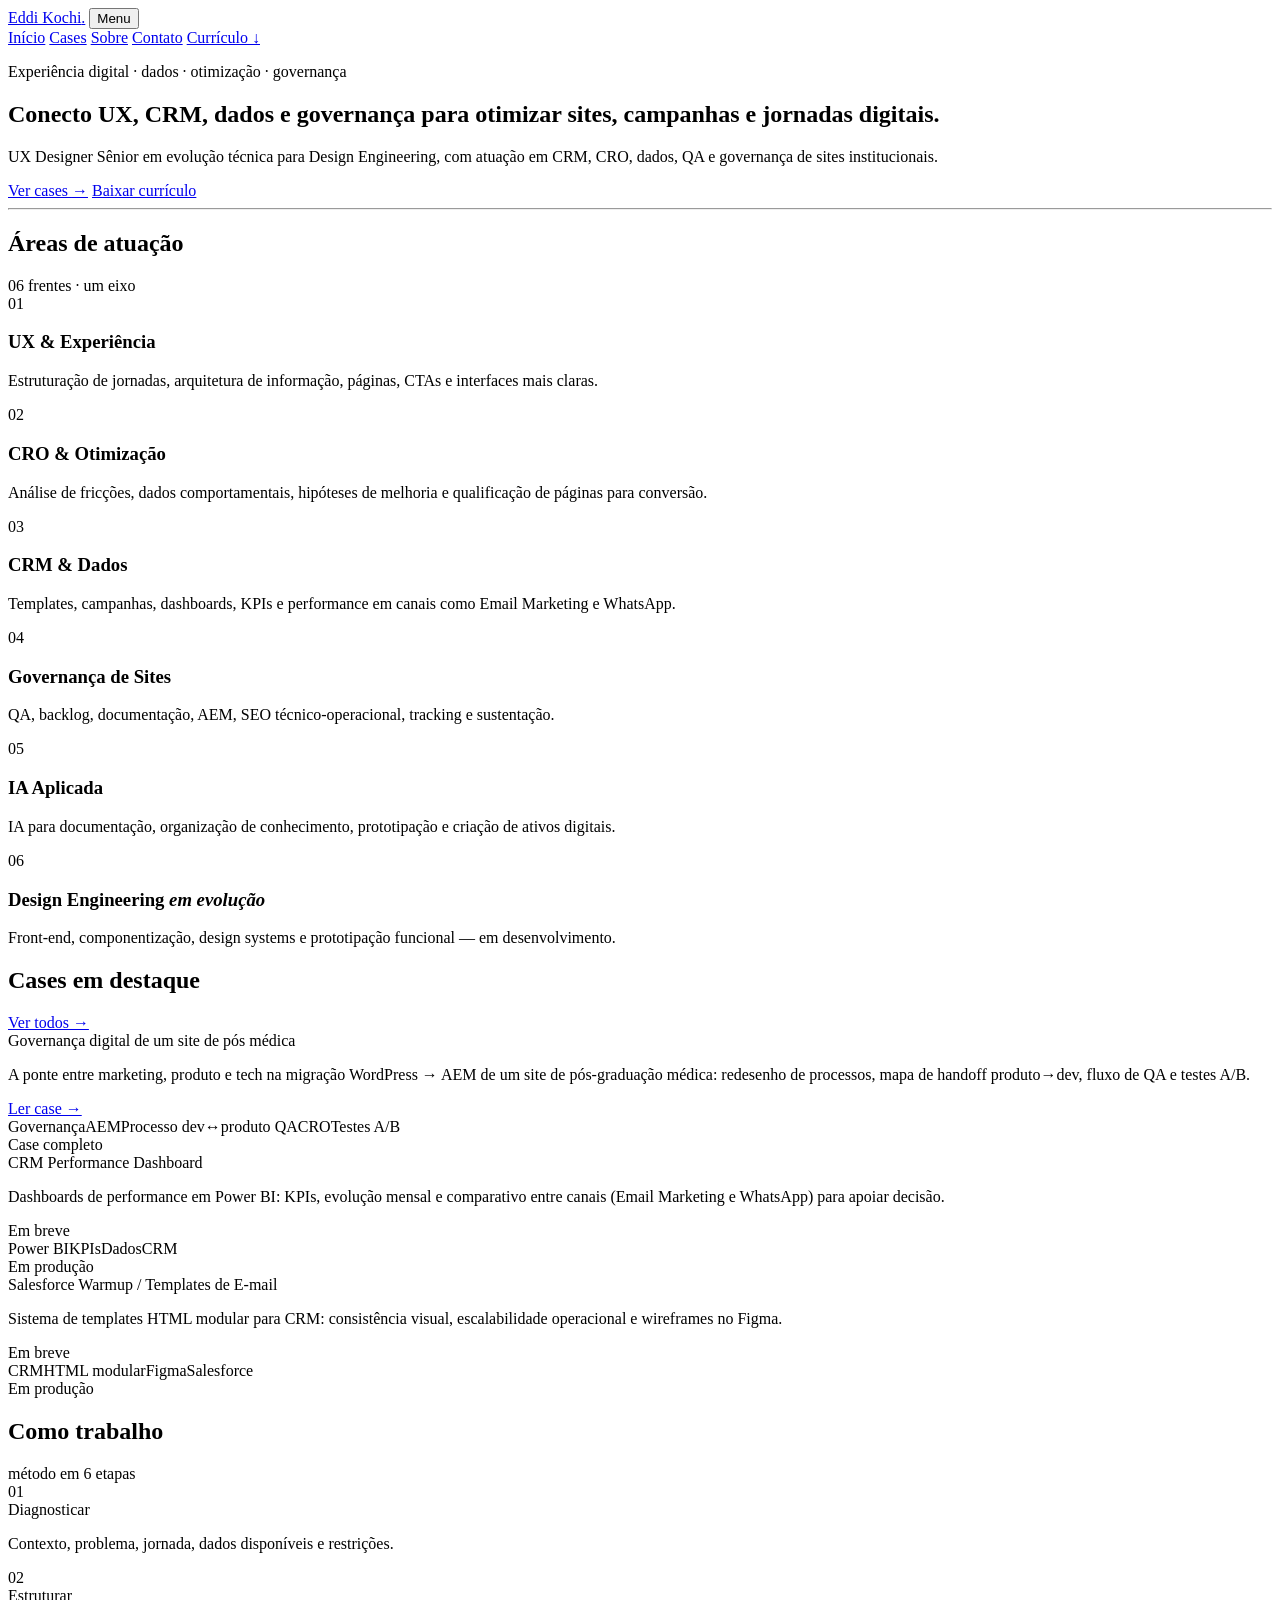
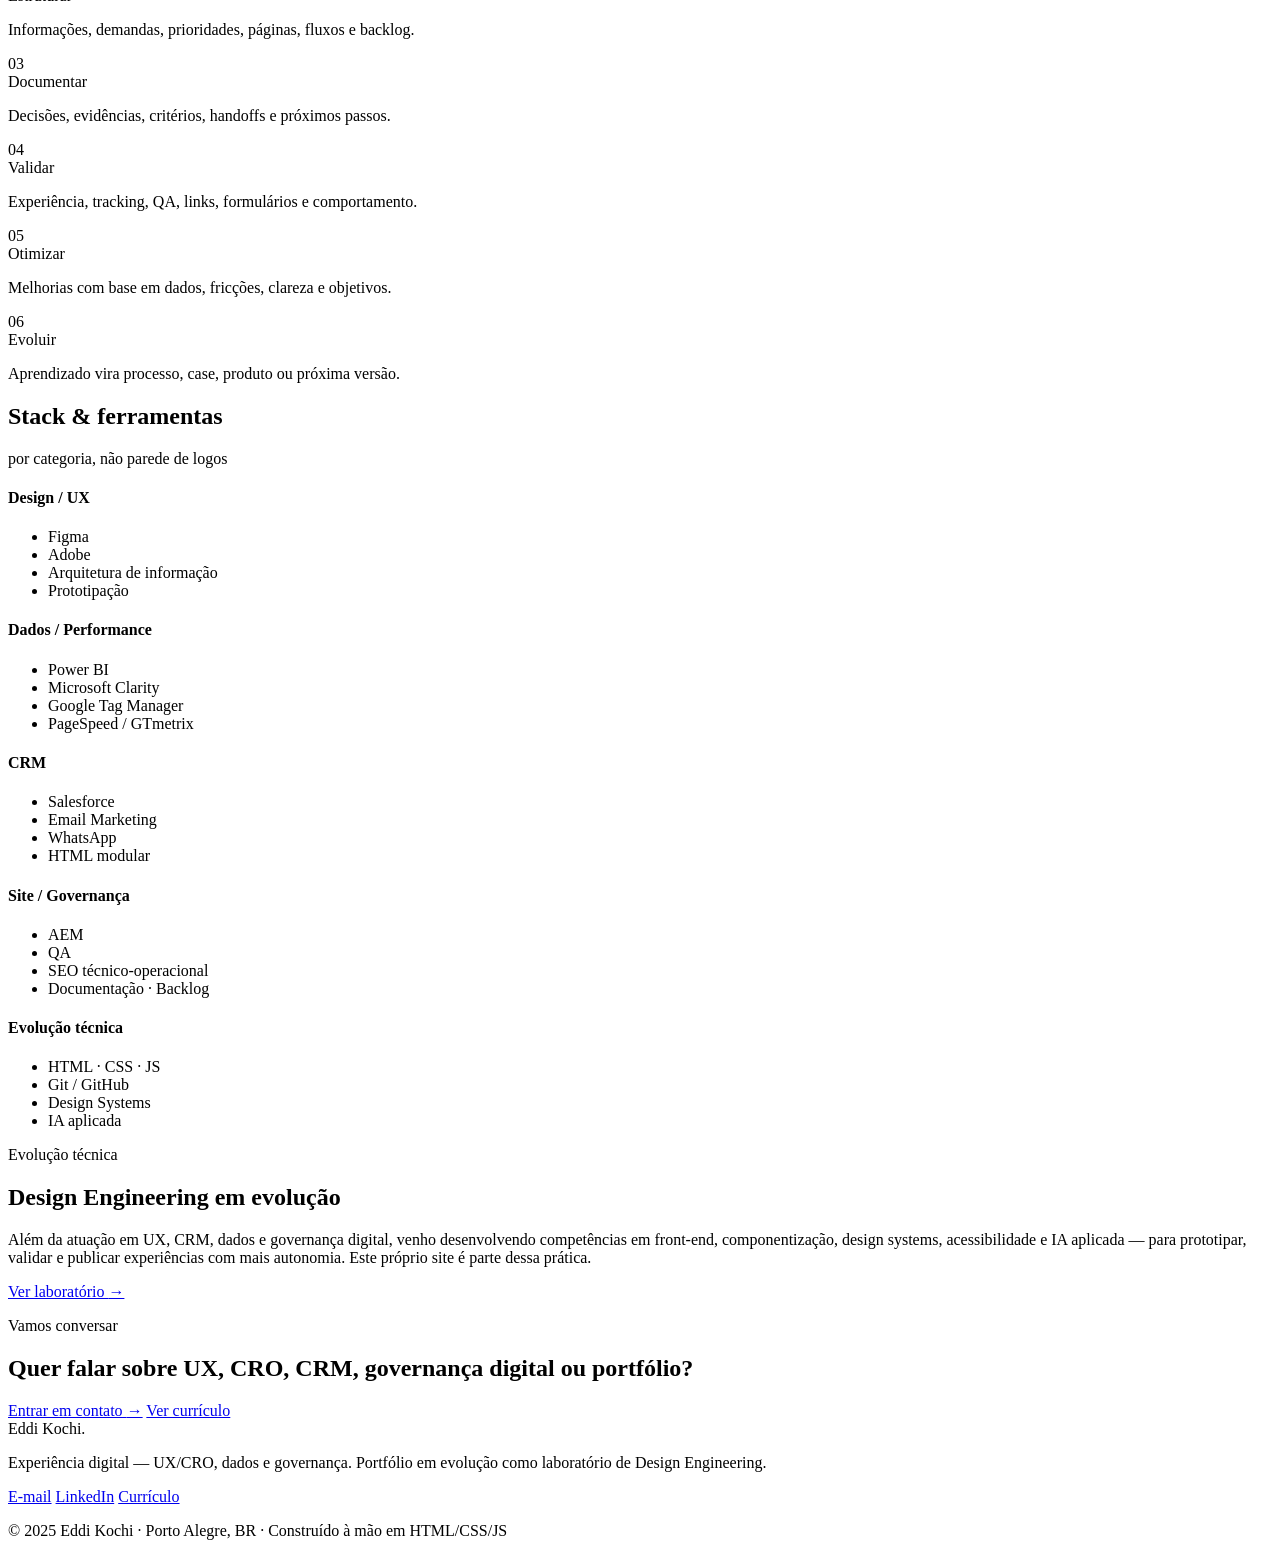
==== index.html @ ea7695d5 "Add files via upload" ====
<!DOCTYPE html>
<html lang="pt-BR">
<head>
<meta charset="UTF-8">
<meta name="viewport" content="width=device-width, initial-scale=1.0">
<title>Eddi Kochi — Experiência Digital · UX, CRO, Dados e Governança</title>
<meta name="description" content="Profissional híbrido de experiência digital. UX/UI, CRO, CRM, dados e governança de sites, em evolução técnica para Design Engineering. Conecto diagnóstico, documentação, validação e otimização.">
<meta property="og:title" content="Eddi Kochi — Experiência Digital">
<meta property="og:description" content="UX, CRO, dados e governança digital para otimizar sites, campanhas e jornadas.">
<meta property="og:type" content="website">
<link rel="preconnect" href="https://fonts.googleapis.com">
<link rel="preconnect" href="https://fonts.gstatic.com" crossorigin>
<link rel="stylesheet" href="assets/style.css">
</head>
<body data-page="home">

<header class="site-header">
  <div class="wrap nav">
    <a href="index.html" class="brand">Eddi&nbsp;Kochi<span>.</span></a>
    <button class="nav-toggle" aria-expanded="false" aria-controls="nav-links">Menu</button>
    <nav class="nav-links" id="nav-links">
      <a href="index.html" aria-current="page">Início</a>
      <a href="cases.html">Cases</a>
      <a href="sobre.html">Sobre</a>
      <a href="contato.html">Contato</a>
      <a href="#" data-track="click_download_resume">Currículo ↓</a>
    </nav>
  </div>
</header>

<main>
  <!-- HERO -->
  <section class="hero">
    <div class="wrap">
      <p class="label label--accent reveal">Experiência digital · dados · otimização · governança</p>
      <h1 class="display reveal">Conecto UX, CRM, dados e governança para otimizar sites, campanhas e jornadas digitais.</h1>
      <p class="lead reveal">UX Designer Sênior em evolução técnica para Design Engineering, com atuação em CRM, CRO, dados, QA e governança de sites institucionais.</p>
      <div class="hero-cta reveal">
        <a href="cases.html" class="btn btn--primary" data-track="click_view_cases">Ver cases <span class="arrow">→</span></a>
        <a href="#" class="btn btn--ghost" data-track="click_download_resume">Baixar currículo</a>
      </div>
    </div>
  </section>

  <hr class="divider">

  <!-- ÁREAS -->
  <section class="section wrap">
    <div class="sec-head">
      <h2>Áreas de atuação</h2>
      <span class="label">06 frentes · um eixo</span>
    </div>
    <div class="areas">
      <div class="area"><span class="num">01</span><h3>UX &amp; Experiência</h3><p>Estruturação de jornadas, arquitetura de informação, páginas, CTAs e interfaces mais claras.</p></div>
      <div class="area"><span class="num">02</span><h3>CRO &amp; Otimização</h3><p>Análise de fricções, dados comportamentais, hipóteses de melhoria e qualificação de páginas para conversão.</p></div>
      <div class="area"><span class="num">03</span><h3>CRM &amp; Dados</h3><p>Templates, campanhas, dashboards, KPIs e performance em canais como Email Marketing e WhatsApp.</p></div>
      <div class="area"><span class="num">04</span><h3>Governança de Sites</h3><p>QA, backlog, documentação, AEM, SEO técnico-operacional, tracking e sustentação.</p></div>
      <div class="area"><span class="num">05</span><h3>IA Aplicada</h3><p>IA para documentação, organização de conhecimento, prototipação e criação de ativos digitais.</p></div>
      <div class="area"><span class="num">06</span><h3>Design Engineering <em>em evolução</em></h3><p>Front-end, componentização, design systems e prototipação funcional — em desenvolvimento.</p></div>
    </div>
  </section>

  <!-- CASES EM DESTAQUE -->
  <section class="section--tight wrap">
    <div class="sec-head">
      <h2>Cases em destaque</h2>
      <a href="cases.html" class="label label--accent" data-track="click_view_cases">Ver todos →</a>
    </div>
    <div class="cases">

      <article class="case-card">
        <div>
          <div class="ttl">Governança digital de um site de pós médica</div>
          <p>A ponte entre marketing, produto e tech na migração WordPress → AEM de um site de pós-graduação médica: redesenho de processos, mapa de handoff produto→dev, fluxo de QA e testes A/B.</p>
        </div>
        <a class="go" href="case-ibcmed.html">Ler case →</a>
        <div class="meta">
          <div class="tags">
            <span class="tag">Governança</span><span class="tag">AEM</span><span class="tag">Processo dev↔produto</span>
            <span class="tag">QA</span><span class="tag">CRO</span><span class="tag">Testes A/B</span>
          </div>
          <span class="status status--live">Case completo</span>
        </div>
      </article>

      <article class="case-card case-card--soon">
        <div>
          <div class="ttl">CRM Performance Dashboard</div>
          <p>Dashboards de performance em Power BI: KPIs, evolução mensal e comparativo entre canais (Email Marketing e WhatsApp) para apoiar decisão.</p>
        </div>
        <span class="go">Em breve</span>
        <div class="meta">
          <div class="tags">
            <span class="tag">Power BI</span><span class="tag">KPIs</span><span class="tag">Dados</span><span class="tag">CRM</span>
          </div>
          <span class="status">Em produção</span>
        </div>
      </article>

      <article class="case-card case-card--soon">
        <div>
          <div class="ttl">Salesforce Warmup / Templates de E-mail</div>
          <p>Sistema de templates HTML modular para CRM: consistência visual, escalabilidade operacional e wireframes no Figma.</p>
        </div>
        <span class="go">Em breve</span>
        <div class="meta">
          <div class="tags">
            <span class="tag">CRM</span><span class="tag">HTML modular</span><span class="tag">Figma</span><span class="tag">Salesforce</span>
          </div>
          <span class="status">Em produção</span>
        </div>
      </article>

    </div>
  </section>

  <!-- MÉTODO -->
  <section class="section wrap">
    <div class="sec-head">
      <h2>Como trabalho</h2>
      <span class="label">método em 6 etapas</span>
    </div>
    <div class="method">
      <div class="step"><span class="n">01</span><div class="name">Diagnosticar</div><p>Contexto, problema, jornada, dados disponíveis e restrições.</p></div>
      <div class="step"><span class="n">02</span><div class="name">Estruturar</div><p>Informações, demandas, prioridades, páginas, fluxos e backlog.</p></div>
      <div class="step"><span class="n">03</span><div class="name">Documentar</div><p>Decisões, evidências, critérios, handoffs e próximos passos.</p></div>
      <div class="step"><span class="n">04</span><div class="name">Validar</div><p>Experiência, tracking, QA, links, formulários e comportamento.</p></div>
      <div class="step"><span class="n">05</span><div class="name">Otimizar</div><p>Melhorias com base em dados, fricções, clareza e objetivos.</p></div>
      <div class="step"><span class="n">06</span><div class="name">Evoluir</div><p>Aprendizado vira processo, case, produto ou próxima versão.</p></div>
    </div>
  </section>

  <!-- STACK -->
  <section class="section--tight wrap">
    <div class="sec-head">
      <h2>Stack &amp; ferramentas</h2>
      <span class="label">por categoria, não parede de logos</span>
    </div>
    <div class="stack">
      <div class="stack-col"><h4>Design / UX</h4><ul><li>Figma</li><li>Adobe</li><li>Arquitetura de informação</li><li>Prototipação</li></ul></div>
      <div class="stack-col"><h4>Dados / Performance</h4><ul><li>Power BI</li><li>Microsoft Clarity</li><li>Google Tag Manager</li><li>PageSpeed / GTmetrix</li></ul></div>
      <div class="stack-col"><h4>CRM</h4><ul><li>Salesforce</li><li>Email Marketing</li><li>WhatsApp</li><li>HTML modular</li></ul></div>
      <div class="stack-col"><h4>Site / Governança</h4><ul><li>AEM</li><li>QA</li><li>SEO técnico-operacional</li><li>Documentação · Backlog</li></ul></div>
      <div class="stack-col"><h4>Evolução técnica</h4><ul><li>HTML · CSS · JS</li><li>Git / GitHub</li><li>Design Systems</li><li>IA aplicada</li></ul></div>
    </div>
  </section>

  <!-- EVOLUÇÃO TÉCNICA -->
  <section class="section wrap">
    <div class="callout">
      <p class="label">Evolução técnica</p>
      <h2>Design Engineering em evolução</h2>
      <p>Além da atuação em UX, CRM, dados e governança digital, venho desenvolvendo competências em front-end, componentização, design systems, acessibilidade e IA aplicada — para prototipar, validar e publicar experiências com mais autonomia. Este próprio site é parte dessa prática.</p>
      <a href="cases.html" class="btn btn--ghost">Ver laboratório <span class="arrow">→</span></a>
    </div>
  </section>

  <!-- CTA FINAL -->
  <section class="section--tight wrap cta-final">
    <p class="label label--accent">Vamos conversar</p>
    <h2>Quer falar sobre UX, CRO, CRM, governança digital ou portfólio?</h2>
    <div class="hero-cta">
      <a href="contato.html" class="btn btn--primary" data-track="click_contact">Entrar em contato <span class="arrow">→</span></a>
      <a href="#" class="btn btn--ghost" data-track="click_download_resume">Ver currículo</a>
    </div>
  </section>
</main>

<footer class="site-footer">
  <div class="wrap footer-grid">
    <div>
      <div class="brand">Eddi&nbsp;Kochi<span>.</span></div>
      <p>Experiência digital — UX/CRO, dados e governança. Portfólio em evolução como laboratório de Design Engineering.</p>
    </div>
    <div class="footer-links">
      <a href="mailto:eddimaicon@gmail.com" data-track="click_email">E-mail</a>
      <a href="https://www.linkedin.com/in/edi-maicon-kochi-427625347/" data-track="click_linkedin">LinkedIn</a>
      <a href="#" data-track="click_download_resume">Currículo</a>
    </div>
  </div>
  <div class="wrap"><p class="copyright">© 2025 Eddi Kochi · Porto Alegre, BR · Construído à mão em HTML/CSS/JS</p></div>
</footer>

<script src="assets/main.js"></script>
</body>
</html>
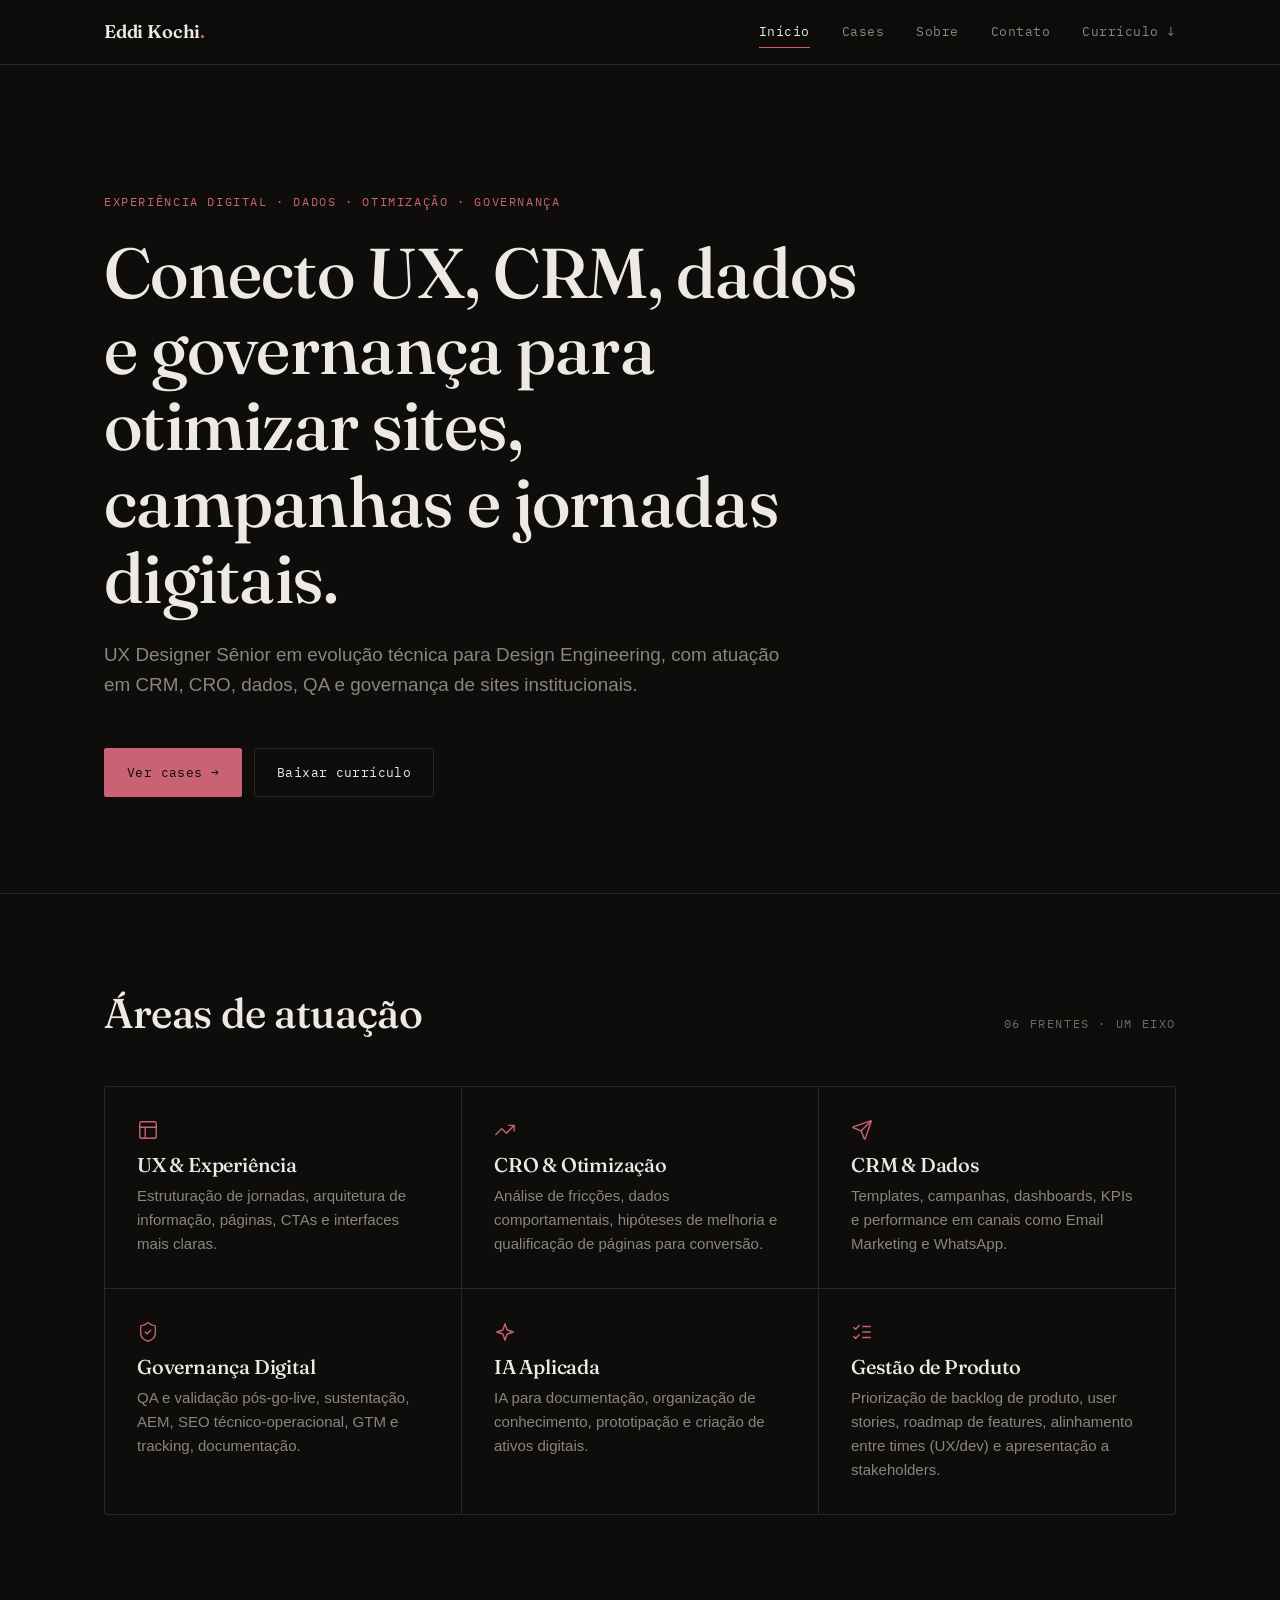
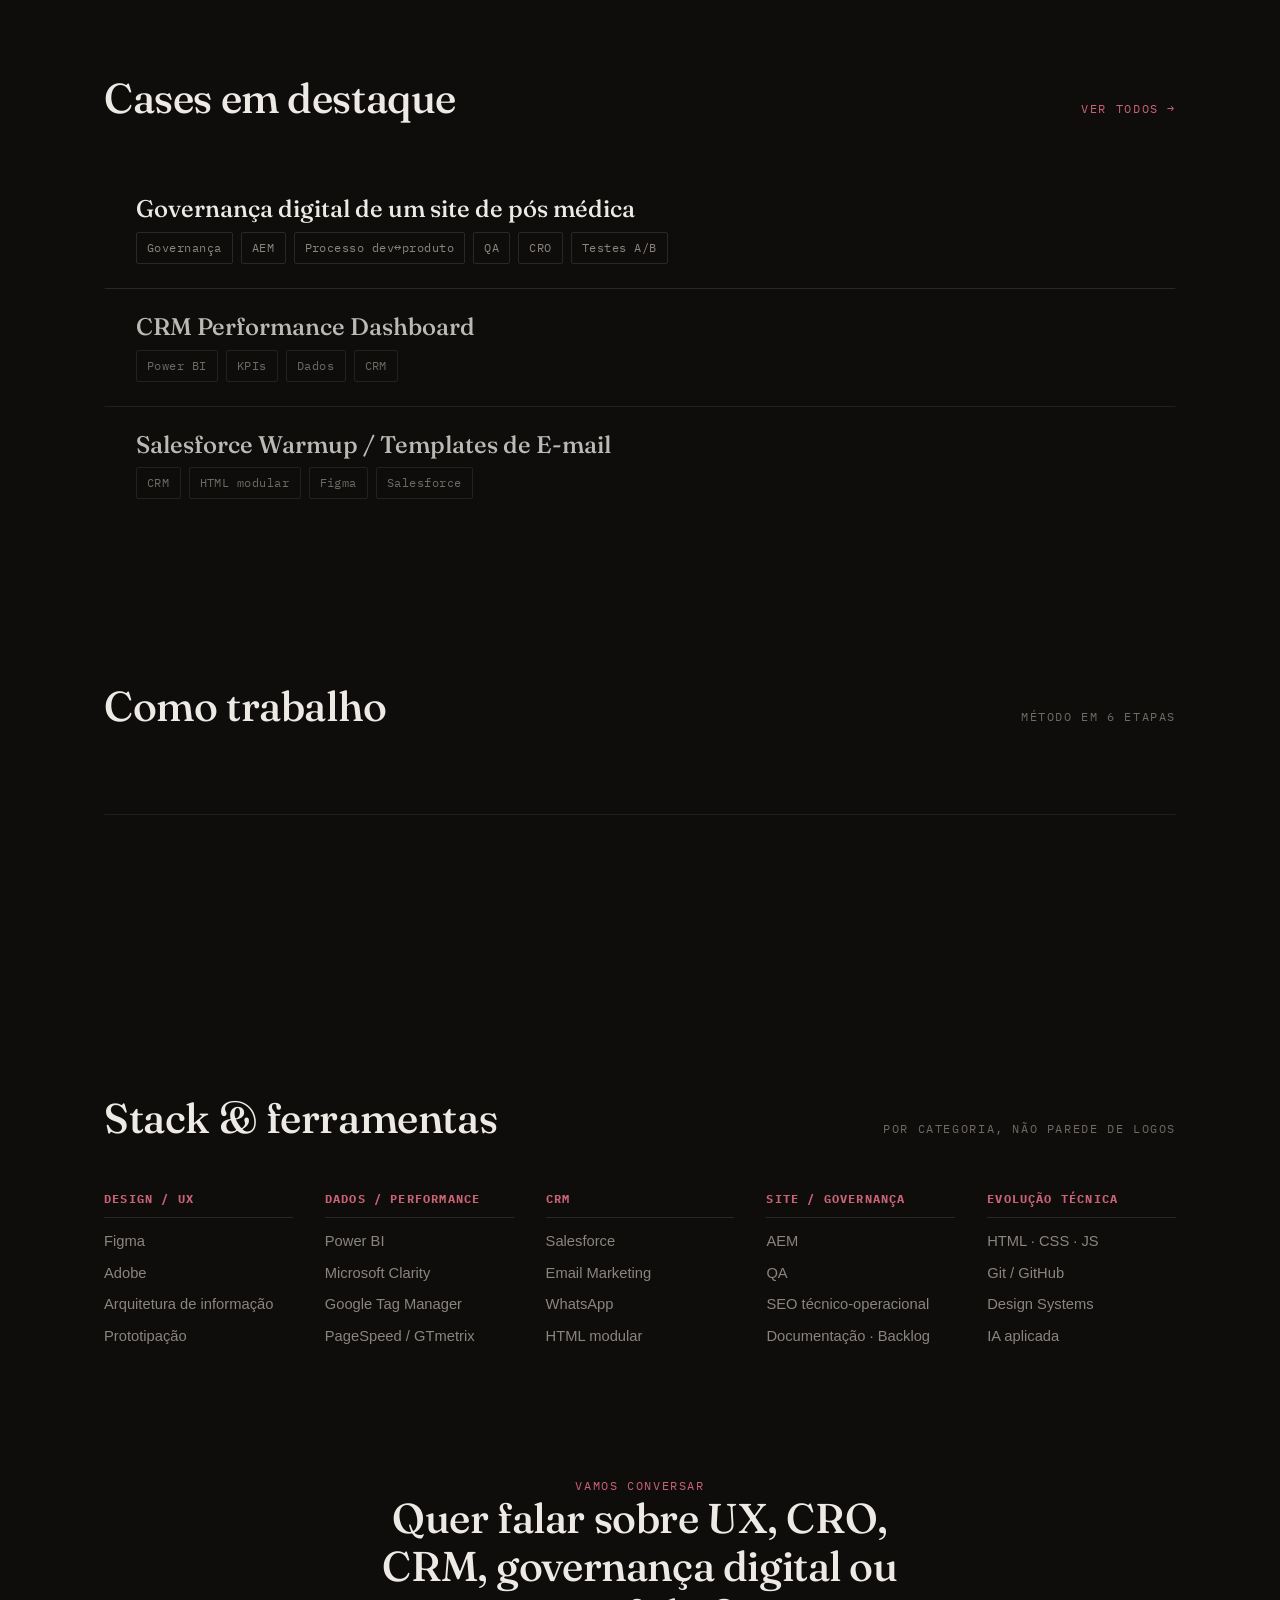
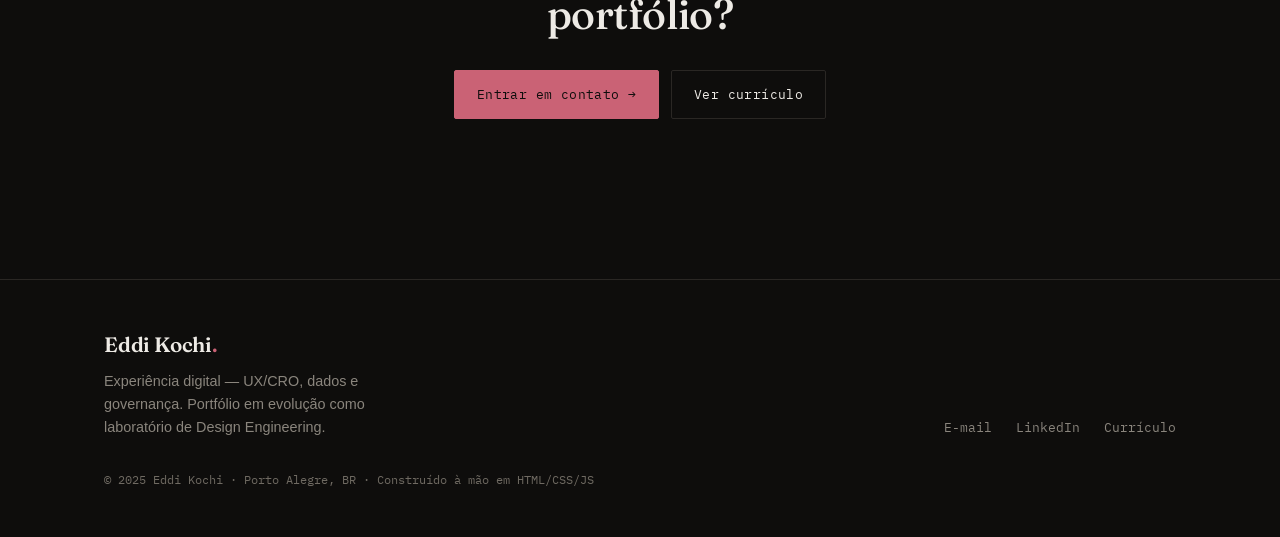
==== commit a0ad0132: "ajustes de grade  linha do tempo" ====
--- a/index.html
+++ b/index.html
@@ -23,7 +23,7 @@
       <a href="cases.html">Cases</a>
       <a href="sobre.html">Sobre</a>
       <a href="contato.html">Contato</a>
-      <a href="#" data-track="click_download_resume">Currículo ↓</a>
+      <a href="curriculo.pdf" target="_blank" data-track="click_download_resume">Currículo ↓</a>
     </nav>
   </div>
 </header>
@@ -37,7 +37,7 @@
       <p class="lead reveal">UX Designer Sênior em evolução técnica para Design Engineering, com atuação em CRM, CRO, dados, QA e governança de sites institucionais.</p>
       <div class="hero-cta reveal">
         <a href="cases.html" class="btn btn--primary" data-track="click_view_cases">Ver cases <span class="arrow">→</span></a>
-        <a href="#" class="btn btn--ghost" data-track="click_download_resume">Baixar currículo</a>
+        <a href="curriculo.pdf" target="_blank" class="btn btn--ghost" data-track="click_download_resume">Baixar currículo</a>
       </div>
     </div>
   </section>
@@ -51,12 +51,30 @@
       <span class="label">06 frentes · um eixo</span>
     </div>
     <div class="areas">
-      <div class="area"><span class="num">01</span><h3>UX &amp; Experiência</h3><p>Estruturação de jornadas, arquitetura de informação, páginas, CTAs e interfaces mais claras.</p></div>
-      <div class="area"><span class="num">02</span><h3>CRO &amp; Otimização</h3><p>Análise de fricções, dados comportamentais, hipóteses de melhoria e qualificação de páginas para conversão.</p></div>
-      <div class="area"><span class="num">03</span><h3>CRM &amp; Dados</h3><p>Templates, campanhas, dashboards, KPIs e performance em canais como Email Marketing e WhatsApp.</p></div>
-      <div class="area"><span class="num">04</span><h3>Governança de Sites</h3><p>QA, backlog, documentação, AEM, SEO técnico-operacional, tracking e sustentação.</p></div>
-      <div class="area"><span class="num">05</span><h3>IA Aplicada</h3><p>IA para documentação, organização de conhecimento, prototipação e criação de ativos digitais.</p></div>
-      <div class="area"><span class="num">06</span><h3>Design Engineering <em>em evolução</em></h3><p>Front-end, componentização, design systems e prototipação funcional — em desenvolvimento.</p></div>
+      <div class="area">
+        <span class="area-ico" aria-hidden="true"><svg viewBox="0 0 24 24" fill="none" stroke="currentColor" stroke-width="1.5" stroke-linecap="round" stroke-linejoin="round"><rect width="18" height="18" x="3" y="3" rx="2"/><path d="M3 9h18"/><path d="M9 21V9"/></svg></span>
+        <h3>UX &amp; Experiência</h3><p>Estruturação de jornadas, arquitetura de informação, páginas, CTAs e interfaces mais claras.</p>
+      </div>
+      <div class="area">
+        <span class="area-ico" aria-hidden="true"><svg viewBox="0 0 24 24" fill="none" stroke="currentColor" stroke-width="1.5" stroke-linecap="round" stroke-linejoin="round"><path d="M16 7h6v6"/><path d="m22 7-8.5 8.5-5-5L2 17"/></svg></span>
+        <h3>CRO &amp; Otimização</h3><p>Análise de fricções, dados comportamentais, hipóteses de melhoria e qualificação de páginas para conversão.</p>
+      </div>
+      <div class="area">
+        <span class="area-ico" aria-hidden="true"><svg viewBox="0 0 24 24" fill="none" stroke="currentColor" stroke-width="1.5" stroke-linecap="round" stroke-linejoin="round"><path d="M14.536 21.686a.5.5 0 0 0 .937-.024l6.5-19a.496.496 0 0 0-.635-.635l-19 6.5a.5.5 0 0 0-.024.937l7.93 3.18a2 2 0 0 1 1.112 1.11z"/><path d="m21.854 2.147-10.94 10.939"/></svg></span>
+        <h3>CRM &amp; Dados</h3><p>Templates, campanhas, dashboards, KPIs e performance em canais como Email Marketing e WhatsApp.</p>
+      </div>
+      <div class="area">
+        <span class="area-ico" aria-hidden="true"><svg viewBox="0 0 24 24" fill="none" stroke="currentColor" stroke-width="1.5" stroke-linecap="round" stroke-linejoin="round"><path d="M20 13c0 5-3.5 7.5-7.66 8.95a1 1 0 0 1-.67-.01C7.5 20.5 4 18 4 13V6a1 1 0 0 1 1-1c2 0 4.5-1.2 6.24-2.72a1.17 1.17 0 0 1 1.52 0C14.51 3.81 17 5 19 5a1 1 0 0 1 1 1z"/><path d="m9 12 2 2 4-4"/></svg></span>
+        <h3>Governança Digital</h3><p>QA e validação pós-go-live, sustentação, AEM, SEO técnico-operacional, GTM e tracking, documentação.</p>
+      </div>
+      <div class="area">
+        <span class="area-ico" aria-hidden="true"><svg viewBox="0 0 24 24" fill="none" stroke="currentColor" stroke-width="1.5" stroke-linecap="round" stroke-linejoin="round"><path d="M12 3l1.9 5.8a2 2 0 0 0 1.3 1.3L21 12l-5.8 1.9a2 2 0 0 0-1.3 1.3L12 21l-1.9-5.8a2 2 0 0 0-1.3-1.3L3 12l5.8-1.9a2 2 0 0 0 1.3-1.3z"/></svg></span>
+        <h3>IA Aplicada</h3><p>IA para documentação, organização de conhecimento, prototipação e criação de ativos digitais.</p>
+      </div>
+      <div class="area">
+        <span class="area-ico" aria-hidden="true"><svg viewBox="0 0 24 24" fill="none" stroke="currentColor" stroke-width="1.5" stroke-linecap="round" stroke-linejoin="round"><path d="m3 17 2 2 4-4"/><path d="m3 7 2 2 4-4"/><path d="M13 6h8"/><path d="M13 12h8"/><path d="M13 18h8"/></svg></span>
+        <h3>Gestão de Produto</h3><p>Priorização de backlog de produto, user stories, roadmap de features, alinhamento entre times (UX/dev) e apresentação a stakeholders.</p>
+      </div>
     </div>
   </section>
 
@@ -69,45 +87,76 @@
     <div class="cases">
 
       <article class="case-card">
-        <div>
+        <a class="case-card__link" href="case-ibcmed.html" aria-label="Ler case: Governança digital de um site de pós médica"></a>
+        <div class="case-card__head">
           <div class="ttl">Governança digital de um site de pós médica</div>
-          <p>A ponte entre marketing, produto e tech na migração WordPress → AEM de um site de pós-graduação médica: redesenho de processos, mapa de handoff produto→dev, fluxo de QA e testes A/B.</p>
-        </div>
-        <a class="go" href="case-ibcmed.html">Ler case →</a>
-        <div class="meta">
           <div class="tags">
             <span class="tag">Governança</span><span class="tag">AEM</span><span class="tag">Processo dev↔produto</span>
             <span class="tag">QA</span><span class="tag">CRO</span><span class="tag">Testes A/B</span>
           </div>
-          <span class="status status--live">Case completo</span>
+        </div>
+        <div class="case-card__reveal">
+          <div class="case-card__reveal-inner">
+            <p class="case-card__desc">A ponte entre marketing, produto e tech na migração WordPress → AEM de um site de pós-graduação médica: redesenho de processos, mapa de handoff produto→dev, fluxo de QA e testes A/B.</p>
+            <div class="case-card__foot">
+              <span class="go">Ler case →</span>
+            </div>
+          </div>
+        </div>
+        <div class="case-cover" aria-hidden="true">
+          <div class="case-cover__plate">
+            <span class="case-cover__kicker">Governança Digital</span>
+            <span class="case-cover__name">Governança digital de um site de pós médica</span>
+          </div>
+          <!-- Estado com mídia: <img class="case-cover__img" src="..." alt=""> ou <video class="case-cover__video" autoplay muted loop playsinline></video> -->
         </div>
       </article>
 
       <article class="case-card case-card--soon">
-        <div>
+        <div class="case-card__head">
           <div class="ttl">CRM Performance Dashboard</div>
-          <p>Dashboards de performance em Power BI: KPIs, evolução mensal e comparativo entre canais (Email Marketing e WhatsApp) para apoiar decisão.</p>
-        </div>
-        <span class="go">Em breve</span>
-        <div class="meta">
           <div class="tags">
             <span class="tag">Power BI</span><span class="tag">KPIs</span><span class="tag">Dados</span><span class="tag">CRM</span>
           </div>
-          <span class="status">Em produção</span>
+        </div>
+        <div class="case-card__reveal">
+          <div class="case-card__reveal-inner">
+            <p class="case-card__desc">Dashboards de performance em Power BI: KPIs, evolução mensal e comparativo entre canais (Email Marketing e WhatsApp) para apoiar decisão.</p>
+            <div class="case-card__foot">
+              <span class="go">Em breve</span>
+            </div>
+          </div>
+        </div>
+        <div class="case-cover" aria-hidden="true">
+          <div class="case-cover__plate">
+            <span class="case-cover__kicker">CRM &amp; Dados</span>
+            <span class="case-cover__name">CRM Performance Dashboard</span>
+          </div>
+          <!-- Estado com mídia: <img class="case-cover__img" src="..." alt=""> ou <video class="case-cover__video" autoplay muted loop playsinline></video> -->
         </div>
       </article>
 
       <article class="case-card case-card--soon">
-        <div>
+        <div class="case-card__head">
           <div class="ttl">Salesforce Warmup / Templates de E-mail</div>
-          <p>Sistema de templates HTML modular para CRM: consistência visual, escalabilidade operacional e wireframes no Figma.</p>
-        </div>
-        <span class="go">Em breve</span>
-        <div class="meta">
           <div class="tags">
             <span class="tag">CRM</span><span class="tag">HTML modular</span><span class="tag">Figma</span><span class="tag">Salesforce</span>
           </div>
-          <span class="status">Em produção</span>
+        </div>
+        <div class="case-card__reveal">
+          <div class="case-card__reveal-inner">
+            <p class="case-card__desc">Sistema de templates HTML modular para CRM: consistência visual, escalabilidade operacional e wireframes no Figma.</p>
+            <div class="case-card__foot">
+              <span class="go">Em breve</span>
+            </div>
+          </div>
+        </div>
+        <div class="case-cover" aria-hidden="true">
+          <div class="case-cover__plate">
+            <span class="case-cover__kicker">CRM</span>
+            <span class="case-cover__name">Salesforce Warmup / Templates de E-mail</span>
+          </div>
+          <!-- Estado com mídia: <img class="case-cover__img" src="..." alt=""> ou <video class="case-cover__video" autoplay muted loop playsinline></video> -->
         </div>
       </article>
 
@@ -145,23 +194,13 @@
     </div>
   </section>
 
-  <!-- EVOLUÇÃO TÉCNICA -->
-  <section class="section wrap">
-    <div class="callout">
-      <p class="label">Evolução técnica</p>
-      <h2>Design Engineering em evolução</h2>
-      <p>Além da atuação em UX, CRM, dados e governança digital, venho desenvolvendo competências em front-end, componentização, design systems, acessibilidade e IA aplicada — para prototipar, validar e publicar experiências com mais autonomia. Este próprio site é parte dessa prática.</p>
-      <a href="cases.html" class="btn btn--ghost">Ver laboratório <span class="arrow">→</span></a>
-    </div>
-  </section>
-
   <!-- CTA FINAL -->
   <section class="section--tight wrap cta-final">
     <p class="label label--accent">Vamos conversar</p>
     <h2>Quer falar sobre UX, CRO, CRM, governança digital ou portfólio?</h2>
     <div class="hero-cta">
       <a href="contato.html" class="btn btn--primary" data-track="click_contact">Entrar em contato <span class="arrow">→</span></a>
-      <a href="#" class="btn btn--ghost" data-track="click_download_resume">Ver currículo</a>
+      <a href="curriculo.pdf" target="_blank" class="btn btn--ghost" data-track="click_download_resume">Ver currículo</a>
     </div>
   </section>
 </main>
@@ -175,7 +214,7 @@
     <div class="footer-links">
       <a href="mailto:eddimaicon@gmail.com" data-track="click_email">E-mail</a>
       <a href="https://www.linkedin.com/in/edi-maicon-kochi-427625347/" data-track="click_linkedin">LinkedIn</a>
-      <a href="#" data-track="click_download_resume">Currículo</a>
+      <a href="curriculo.pdf" target="_blank" data-track="click_download_resume">Currículo</a>
     </div>
   </div>
   <div class="wrap"><p class="copyright">© 2025 Eddi Kochi · Porto Alegre, BR · Construído à mão em HTML/CSS/JS</p></div>
--- a/assets/style.css
+++ b/assets/style.css
@@ -0,0 +1,607 @@
+/* =========================================================
+   Eddi Kochi — Portfólio MVP
+   Mini design system · editorial-técnico
+   Estética: minimalista, hierarquia forte, traços finos,
+   serif de display + mono para sinais técnicos.
+   ========================================================= */
+
+/* Fontes via Google Fonts (@import deve vir antes de qualquer regra).
+   Fraunces nos títulos · IBM Plex Mono nos detalhes/kicker/tags. */
+@import url('https://fonts.googleapis.com/css2?family=Fraunces:opsz,wght@9..144,400;9..144,500;9..144,600&family=IBM+Plex+Mono:wght@400;500&display=swap');
+
+/* ---------- Tokens ---------- */
+:root {
+  /* Cor — dark, sóbrio, um acento carmim/caper */
+  --bg:        #0E0D0C;   /* quase-preto quente */
+  --bg-soft:   #161412;
+  --surface:   #1A1816;   /* superfícies/cards, um tom acima */
+  --ink:       #EDEAE5;   /* off-white quente — nunca branco puro */
+  --ink-soft:  #8A857D;   /* texto secundário, cinza quente */
+  --ink-faint: #6F6A62;
+  --line:      #2A2724;   /* traços finos */
+  --line-soft: #211E1B;
+  --accent:    #CA6275;   /* carmim/caper — vermelho-rosado profundo, acento único · AA ~5.1:1 como texto */
+  --accent-deep:#D5798A;  /* variante clara do carmim — texto do marcador .ph */
+
+  /* Tipografia */
+  --serif: "Fraunces", Georgia, "Times New Roman", serif;   /* fonte de título */
+  --sans:  "Söhne", -apple-system, BlinkMacSystemFont, "Segoe UI", Helvetica, sans-serif;
+  --mono:  "IBM Plex Mono", "SFMono-Regular", Menlo, Consolas, monospace;
+
+  /* Escala de espaçamento (4px base) */
+  --s-1: 4px;  --s-2: 8px;  --s-3: 12px; --s-4: 16px;
+  --s-5: 24px; --s-6: 32px; --s-7: 48px; --s-8: 64px;
+  --s-9: 96px; --s-10: 128px;
+
+  /* Layout */
+  --maxw: 1120px;
+  --maxw-text: 680px;
+  --radius: 2px;
+
+  /* Motion — sistema simples, coeso em todo o site */
+  --ease: cubic-bezier(0.22, 1, 0.36, 1);  /* ease-out pronunciado, desacelera macio no fim */
+  --dur-fast: 180ms;                        /* hovers, micro-interações */
+  --dur-med: 650ms;                         /* expansões, reveals */
+}
+
+/* ---------- Reset ---------- */
+*, *::before, *::after { box-sizing: border-box; }
+* { margin: 0; padding: 0; }
+html { scroll-behavior: smooth; -webkit-text-size-adjust: 100%; }
+body {
+  background: var(--bg);
+  color: var(--ink);
+  font-family: var(--sans);
+  font-size: 17px;
+  line-height: 1.6;
+  -webkit-font-smoothing: antialiased;
+  text-rendering: optimizeLegibility;
+}
+img { max-width: 100%; display: block; }
+a { color: inherit; text-decoration: none; }
+
+/* ---------- Layout helpers ---------- */
+.wrap { max-width: var(--maxw); margin-inline: auto; padding-inline: var(--s-5); }
+.section { padding-block: var(--s-9); }
+.section--tight { padding-block: var(--s-8); }
+.divider { height: 1px; background: var(--line); border: 0; }
+
+/* ---------- Tipografia ---------- */
+.display {
+  font-family: var(--serif);
+  font-weight: 500;
+  line-height: 1.08;
+  letter-spacing: -0.01em;
+  font-size: clamp(2.4rem, 6vw, 4.4rem);
+}
+h1, h2, h3 { font-family: var(--serif); font-weight: 500; line-height: 1.15; letter-spacing: -0.01em; }
+h2 { font-size: clamp(1.7rem, 3.5vw, 2.6rem); }
+h3 { font-size: clamp(1.25rem, 2.2vw, 1.6rem); }
+p { color: var(--ink-soft); }
+.lead { font-size: 1.18rem; color: var(--ink-soft); max-width: var(--maxw-text); }
+
+.label {
+  font-family: var(--mono);
+  font-size: 0.72rem;
+  letter-spacing: 0.14em;
+  text-transform: uppercase;
+  color: var(--ink-faint);
+}
+.label--accent { color: var(--accent); }
+
+/* ---------- Header / nav ---------- */
+.site-header {
+  position: sticky; top: 0; z-index: 50;
+  background: color-mix(in srgb, var(--bg) 88%, transparent);
+  backdrop-filter: blur(8px);
+  border-bottom: 1px solid var(--line);
+}
+.nav { display: flex; align-items: center; justify-content: space-between; height: 64px; }
+.brand { font-family: var(--serif); font-size: 1.15rem; font-weight: 600; letter-spacing: -0.01em; }
+.brand span { color: var(--accent); }
+.nav-links { display: flex; gap: var(--s-6); align-items: center; }
+.nav-links a {
+  font-family: var(--mono); font-size: 0.8rem; letter-spacing: 0.04em;
+  color: var(--ink-soft); position: relative; padding-block: 4px;
+  transition: color var(--dur-fast) var(--ease);
+}
+.nav-links a:hover, .nav-links a[aria-current="page"] { color: var(--ink); }
+.nav-links a[aria-current="page"]::after {
+  content: ""; position: absolute; left: 0; right: 0; bottom: -2px;
+  height: 1px; background: var(--accent);
+}
+.nav-toggle { display: none; background: none; border: 1px solid var(--line);
+  border-radius: var(--radius); padding: 8px 10px; cursor: pointer; font-family: var(--mono); font-size: 0.75rem; }
+
+/* ---------- Buttons ---------- */
+.btn {
+  display: inline-flex; align-items: center; gap: var(--s-2);
+  font-family: var(--mono); font-size: 0.82rem; letter-spacing: 0.03em;
+  padding: 13px 22px; border-radius: var(--radius); cursor: pointer;
+  border: 1px solid var(--ink); transition: all var(--dur-fast) var(--ease);
+}
+.btn--primary { background: var(--accent); color: var(--bg); border-color: var(--accent); }
+.btn--primary:hover { background: var(--ink); color: var(--bg); border-color: var(--ink); }
+.btn--ghost { background: transparent; color: var(--ink); border-color: var(--line); }
+.btn--ghost:hover { border-color: var(--ink); }
+.btn .arrow { transition: transform var(--dur-fast) var(--ease); }
+.btn:hover .arrow { transform: translateX(3px); }
+
+/* ---------- Hero ---------- */
+.hero { padding-block: clamp(var(--s-8), 12vw, var(--s-10)) var(--s-9); }
+.hero .label { margin-bottom: var(--s-5); }
+.hero h1 { max-width: 17ch; margin-bottom: var(--s-5); }
+.hero .lead { margin-bottom: var(--s-7); }
+.hero-cta { display: flex; gap: var(--s-3); flex-wrap: wrap; }
+
+/* staggered reveal on load */
+.reveal { opacity: 0; transform: translateY(14px); animation: rise 0.7s var(--ease) forwards; }
+.reveal:nth-child(1){animation-delay:.05s} .reveal:nth-child(2){animation-delay:.15s}
+.reveal:nth-child(3){animation-delay:.25s} .reveal:nth-child(4){animation-delay:.35s}
+@keyframes rise { to { opacity: 1; transform: none; } }
+@media (prefers-reduced-motion: reduce){ .reveal{animation:none;opacity:1;transform:none} }
+
+/* ---------- Section head ---------- */
+.sec-head { display: flex; align-items: baseline; justify-content: space-between;
+  gap: var(--s-5); margin-bottom: var(--s-7); flex-wrap: wrap; }
+.sec-head .label { white-space: nowrap; }
+
+/* ---------- Áreas (grid) ---------- */
+.areas { display: grid; grid-template-columns: repeat(3, 1fr); gap: 1px; background: var(--line);
+  border: 1px solid var(--line); border-radius: var(--radius); overflow: hidden; }
+.area { background: var(--bg); padding: var(--s-6); transition: background 0.25s var(--ease); }
+.area:hover { background: var(--surface); }
+.area-ico { display: block; color: var(--accent); line-height: 0; }
+.area-ico svg { width: 22px; height: 22px; }
+.area h3 { margin: var(--s-3) 0 var(--s-2); font-size: 1.25rem; }
+.area p { font-size: 0.94rem; }
+
+/* ---------- Cases — lista contínua expansível ---------- */
+.cases { display: grid; gap: 0; }
+
+.case-card {
+  position: relative;
+  border-bottom: 1px solid var(--line);     /* divisória contínua entre os itens */
+  border-radius: var(--radius);
+  padding: var(--s-5) var(--s-6);
+  display: grid;
+  grid-template-columns: 1fr 0fr;           /* descanso: slot recolhido (lista limpa) */
+  grid-template-areas:
+    "head   cover"
+    "reveal cover";
+  column-gap: 0;
+  transition: grid-template-columns var(--dur-med) var(--ease),
+              column-gap var(--dur-med) var(--ease),
+              background var(--dur-med) var(--ease);
+}
+.case-card:last-child { border-bottom: 0; }
+.case-card--soon { opacity: 0.78; }
+
+/* hover/foco: abre o slot lateralmente (2 colunas) e destaca o item aberto */
+.case-card:hover, .case-card:focus-within {
+  background: var(--surface);
+  border-bottom-color: transparent;
+  grid-template-columns: 1fr 0.46fr;
+  column-gap: var(--s-6);
+}
+
+/* link cobre o item inteiro — só nos cases com destino (clique em qualquer lugar) */
+.case-card__link { position: absolute; inset: 0; z-index: 3; border-radius: inherit; }
+
+/* stroke prata / glass sutil no item aberto (sem cobre) — anel com fade-in */
+.case-card::after {
+  content: ""; position: absolute; inset: 0; border-radius: inherit;
+  padding: 1px;
+  background: linear-gradient(140deg,
+    color-mix(in srgb, var(--ink) 34%, transparent) 0%,
+    color-mix(in srgb, var(--ink) 9%, transparent) 48%,
+    transparent 100%);
+  -webkit-mask: linear-gradient(#000 0 0) content-box, linear-gradient(#000 0 0);
+          mask: linear-gradient(#000 0 0) content-box, linear-gradient(#000 0 0);
+  -webkit-mask-composite: xor; mask-composite: exclude;
+  opacity: 0; transition: opacity var(--dur-fast) var(--ease);
+  pointer-events: none; z-index: 4;
+}
+.case-card:hover::after, .case-card:focus-within::after { opacity: 1; }
+
+/* cabeçalho sempre visível: título + tags (compacto) */
+.case-card__head { grid-area: head; align-self: start; }
+.case-card .ttl { font-family: var(--serif); font-size: 1.5rem; font-weight: 500; line-height: 1.2; }
+.case-card__head .tags { margin-top: var(--s-2); }
+
+/* coluna esquerda revelável (resumo + CTA) — anima a altura 0fr→1fr */
+.case-card__reveal {
+  grid-area: reveal;
+  display: grid; grid-template-rows: 0fr;
+  transition: grid-template-rows var(--dur-med) var(--ease);
+}
+.case-card:hover .case-card__reveal,
+.case-card:focus-within .case-card__reveal { grid-template-rows: 1fr; }
+.case-card__reveal-inner {
+  min-height: 0; overflow: hidden;
+  opacity: 0; transition: opacity var(--dur-med) var(--ease);
+}
+.case-card:hover .case-card__reveal-inner,
+.case-card:focus-within .case-card__reveal-inner { opacity: 1; }
+.case-card__reveal-inner > * { margin-top: var(--s-4); }
+.case-card__desc { font-size: 0.98rem; max-width: 60ch; color: var(--ink-soft); }
+
+.case-card__foot { display: flex; flex-wrap: wrap; gap: var(--s-4);
+  align-items: center; }
+.case-card .go { font-family: var(--mono); font-size: 0.84rem; color: var(--accent); white-space: nowrap;
+  transition: transform var(--dur-fast) var(--ease); }
+.case-card:hover .go, .case-card:focus-within .go { transform: translateX(4px); }
+
+/* ---------- Slot de mídia / fallback à direita (revelado lateralmente) ---------- */
+.case-cover {
+  grid-area: cover;
+  align-self: stretch;
+  position: relative; overflow: hidden;
+  border-radius: var(--radius);
+  background:
+    radial-gradient(130% 130% at 100% 0%, color-mix(in srgb, var(--ink) 7%, transparent), transparent 60%),
+    var(--bg);
+}
+/* fallback tipográfico — nome + contexto */
+.case-cover__plate {
+  position: absolute; inset: 0;
+  display: flex; flex-direction: column; justify-content: flex-end; gap: var(--s-2);
+  padding: var(--s-5);
+}
+.case-cover__kicker {
+  font-family: var(--mono); font-size: 0.66rem; letter-spacing: 0.14em; text-transform: uppercase;
+  color: var(--ink-faint);
+}
+.case-cover__name {
+  font-family: var(--serif); font-weight: 500; line-height: 1.12;
+  font-size: clamp(1.15rem, 2vw, 1.55rem);
+  color: var(--ink);          /* off-white quente, nunca branco puro */
+}
+
+/* o conteúdo do slot entra LATERALMENTE (esquerda → direita), não de baixo */
+.case-cover__plate, .case-cover__img, .case-cover__video {
+  opacity: 0; transform: translateX(-14px);
+  transition: opacity var(--dur-med) var(--ease), transform var(--dur-med) var(--ease);
+}
+.case-card:hover .case-cover__plate, .case-card:focus-within .case-cover__plate,
+.case-card:hover .case-cover__img, .case-card:focus-within .case-cover__img,
+.case-card:hover .case-cover__video, .case-card:focus-within .case-cover__video {
+  opacity: 1; transform: none;
+}
+/* Estado COM mídia (futuro): adicione <img class="case-cover__img"> ou
+   <video class="case-cover__video" autoplay muted loop playsinline> no slot. */
+.case-cover__img, .case-cover__video {
+  position: absolute; inset: 0; width: 100%; height: 100%; object-fit: cover;
+}
+.case-cover:has(.case-cover__img) .case-cover__plate,
+.case-cover:has(.case-cover__video) .case-cover__plate { display: none; }
+
+/* ---------- Mobile / touch: lista clicável com título + tags; sem expansão ---------- */
+@media (hover: none) {
+  .case-card, .case-card:hover, .case-card:focus-within {
+    grid-template-columns: 1fr 0fr; column-gap: 0;
+    background: none; border-bottom-color: var(--line);
+  }
+  .case-card:last-child { border-bottom: 0; }
+  .case-card::after { opacity: 0; }
+  .case-card__reveal, .case-cover { display: none; }
+}
+
+.tags { display: flex; flex-wrap: wrap; gap: var(--s-2); }
+.tag { font-family: var(--mono); font-size: 0.7rem; letter-spacing: 0.04em; color: var(--ink-soft);
+  border: 1px solid var(--line); border-radius: var(--radius); padding: 4px 9px; }
+/* na lista de cases as tags sobem um degrau (hierarquia preservada) */
+.case-card .tag { font-size: 0.78rem; padding: 5px 10px; }
+.status { font-family: var(--mono); font-size: 0.7rem; letter-spacing: 0.08em; text-transform: uppercase;
+  color: var(--ink-faint); }
+.status--live { color: var(--accent); }
+
+/* ---------- Método (timeline iterativa) ---------- */
+.method {
+  position: relative;
+  display: flex;
+  gap: var(--s-5);
+}
+/* trilho base + preenchimento cobre que se "desenha" da esquerda p/ direita */
+.method::before,
+.method::after {
+  content: "";
+  position: absolute;
+  top: 35px; left: 0; right: 0;   /* passa pelo centro do dot (entre número e título) */
+  height: 1px;                     /* traço delicado, fino */
+  border-radius: 1px;
+}
+/* a linha termina limpa no ponto 06: a última etapa tem fundo sólido e fica
+   acima da linha (z-index), cobrindo qualquer sobra após o último nó */
+.method .step:last-child { background: var(--bg); }
+.method::before { background: color-mix(in srgb, var(--line) 70%, transparent); z-index: 0; }   /* trilho cinza (vazio) — fio fino */
+.method::after {                                           /* preenchimento carmim = barra de progresso */
+  background: color-mix(in srgb, var(--accent) 82%, transparent);
+  z-index: 0;
+  transform: scaleX(0);
+  transform-origin: left center;
+}
+/* a barra avança em sincronia com a onda dos dots: enche 1→6, segura cheia, reseta junto */
+.method.is-visible::after { animation: line-fill 6s linear 1.8s infinite; }
+@keyframes line-fill {
+  0%, 6%    { transform: scaleX(0); }   /* vazia até a onda começar */
+  61%       { transform: scaleX(1); }   /* enche acompanhando os dots 1→6 */
+  85%       { transform: scaleX(1); }   /* barra completa (respiro) */
+  88%, 100% { transform: scaleX(0); }   /* reset junto com os dots */
+}
+
+.step {
+  position: relative;
+  z-index: 1;                 /* etapa + nó acima da linha */
+  flex: 1 1 0;
+  padding-top: 0;             /* empilha: número (topo) · dot (meio) · título (baixo) */
+  opacity: 0;
+  transform: translateY(10px);
+  transition: opacity .55s var(--ease), transform .55s var(--ease);
+}
+.method.is-visible .step { opacity: 1; transform: none; }
+
+/* dot = esfera dupla. ::before é o estado INATIVO (cinza), sempre visível:
+   miolo cinza mais claro + halo cinza-escuro translúcido (profundidade) */
+.step::before {
+  content: "";
+  position: absolute;
+  top: 36px; left: 5px;
+  transform: translate(-50%, -50%);   /* centrado exatamente sobre a linha */
+  width: 7px; height: 7px;
+  border-radius: 50%;
+  background: var(--ink-soft);        /* miolo cinza mais claro */
+  box-shadow: 0 0 8px 3px color-mix(in srgb, var(--ink-faint) 35%, transparent);   /* halo cinza translúcido (maior) */
+  z-index: 2;
+}
+
+/* ::after é o estado ATIVO (carmim): miolo carmim sólido sobre o cinza.
+   Surge quando a onda chega (opacity) e o halo carmim vem do box-shadow (keyframes). */
+.step::after {
+  content: "";
+  position: absolute;
+  top: 36px; left: 5px;
+  transform: translate(-50%, -50%);   /* concêntrico ao miolo cinza */
+  width: 7px; height: 7px;
+  border-radius: 50%;
+  z-index: 3;
+  pointer-events: none;
+  opacity: 0;                  /* aparece quando a onda preenche o dot */
+  background: var(--accent);   /* esfera interna sólida carmim */
+}
+/* loop acumulativo: cada nó se preenche de cobre quando a onda o alcança e
+   PERMANECE preenchido. Quando o 6º enche há um respiro com todos acesos;
+   depois todos zeram de uma vez e recomeça do 01.
+   Truque: todos compartilham o mesmo período (6s) e o mesmo delay — assim o
+   reset é sincronizado — e o instante de preenchimento muda por keyframe
+   (node-fill-1..6), o que cria a onda. O glow forte segue a ponta da onda;
+   os já preenchidos ficam com um glow suave durante o respiro. */
+.method.is-visible .step::after {
+  animation-duration: 6s;
+  animation-timing-function: var(--ease);
+  animation-delay: 1.8s;
+  animation-iteration-count: infinite;
+}
+
+@keyframes node-fill-1 {
+  0%, 3%    { opacity: 0; box-shadow: 0 0 0 0 color-mix(in srgb, var(--accent) 0%, transparent); }
+  6%        { opacity: 1; box-shadow: 0 0 17px 4px color-mix(in srgb, var(--accent) 60%, transparent); }
+  13%, 85%  { opacity: 1; box-shadow: 0 0 9px 2px  color-mix(in srgb, var(--accent) 35%, transparent); }
+  88%, 100% { opacity: 0; box-shadow: 0 0 0 0 color-mix(in srgb, var(--accent) 0%, transparent); }
+}
+@keyframes node-fill-2 {
+  0%, 14%   { opacity: 0; box-shadow: 0 0 0 0 color-mix(in srgb, var(--accent) 0%, transparent); }
+  17%       { opacity: 1; box-shadow: 0 0 17px 4px color-mix(in srgb, var(--accent) 60%, transparent); }
+  24%, 85%  { opacity: 1; box-shadow: 0 0 9px 2px  color-mix(in srgb, var(--accent) 35%, transparent); }
+  88%, 100% { opacity: 0; box-shadow: 0 0 0 0 color-mix(in srgb, var(--accent) 0%, transparent); }
+}
+@keyframes node-fill-3 {
+  0%, 25%   { opacity: 0; box-shadow: 0 0 0 0 color-mix(in srgb, var(--accent) 0%, transparent); }
+  28%       { opacity: 1; box-shadow: 0 0 17px 4px color-mix(in srgb, var(--accent) 60%, transparent); }
+  35%, 85%  { opacity: 1; box-shadow: 0 0 9px 2px  color-mix(in srgb, var(--accent) 35%, transparent); }
+  88%, 100% { opacity: 0; box-shadow: 0 0 0 0 color-mix(in srgb, var(--accent) 0%, transparent); }
+}
+@keyframes node-fill-4 {
+  0%, 36%   { opacity: 0; box-shadow: 0 0 0 0 color-mix(in srgb, var(--accent) 0%, transparent); }
+  39%       { opacity: 1; box-shadow: 0 0 17px 4px color-mix(in srgb, var(--accent) 60%, transparent); }
+  46%, 85%  { opacity: 1; box-shadow: 0 0 9px 2px  color-mix(in srgb, var(--accent) 35%, transparent); }
+  88%, 100% { opacity: 0; box-shadow: 0 0 0 0 color-mix(in srgb, var(--accent) 0%, transparent); }
+}
+@keyframes node-fill-5 {
+  0%, 47%   { opacity: 0; box-shadow: 0 0 0 0 color-mix(in srgb, var(--accent) 0%, transparent); }
+  50%       { opacity: 1; box-shadow: 0 0 17px 4px color-mix(in srgb, var(--accent) 60%, transparent); }
+  57%, 85%  { opacity: 1; box-shadow: 0 0 9px 2px  color-mix(in srgb, var(--accent) 35%, transparent); }
+  88%, 100% { opacity: 0; box-shadow: 0 0 0 0 color-mix(in srgb, var(--accent) 0%, transparent); }
+}
+@keyframes node-fill-6 {
+  0%, 58%   { opacity: 0; box-shadow: 0 0 0 0 color-mix(in srgb, var(--accent) 0%, transparent); }
+  61%       { opacity: 1; box-shadow: 0 0 17px 4px color-mix(in srgb, var(--accent) 60%, transparent); }
+  68%, 85%  { opacity: 1; box-shadow: 0 0 9px 2px  color-mix(in srgb, var(--accent) 35%, transparent); }
+  88%, 100% { opacity: 0; box-shadow: 0 0 0 0 color-mix(in srgb, var(--accent) 0%, transparent); }
+}
+
+.step .n { display: block; font-family: var(--mono); font-size: 0.72rem; color: var(--accent);
+  line-height: 1; margin-bottom: var(--s-7); }   /* número no topo; vão generoso abriga o dot no centro */
+.step .name { font-family: var(--serif); font-size: 1.15rem; margin: var(--s-2) 0; }   /* título com respiro abaixo do dot */
+.step p { font-size: 0.84rem; line-height: 1.45; }
+
+/* sequência: cada etapa (nó + glow) acende conforme a ponta da linha a alcança */
+.step:nth-child(1) { transition-delay: .05s; }
+.step:nth-child(2) { transition-delay: .28s; }
+.step:nth-child(3) { transition-delay: .51s; }
+.step:nth-child(4) { transition-delay: .74s; }
+.step:nth-child(5) { transition-delay: .97s; }
+.step:nth-child(6) { transition-delay: 1.2s; }
+.method.is-visible .step:nth-child(1)::before { transition-delay: .05s; }
+.method.is-visible .step:nth-child(2)::before { transition-delay: .28s; }
+.method.is-visible .step:nth-child(3)::before { transition-delay: .51s; }
+.method.is-visible .step:nth-child(4)::before { transition-delay: .74s; }
+.method.is-visible .step:nth-child(5)::before { transition-delay: .97s; }
+.method.is-visible .step:nth-child(6)::before { transition-delay: 1.2s; }
+
+/* cada etapa usa o keyframe com seu instante de preenchimento — a onda flui 1→6 */
+.method.is-visible .step:nth-child(1)::after { animation-name: node-fill-1; }
+.method.is-visible .step:nth-child(2)::after { animation-name: node-fill-2; }
+.method.is-visible .step:nth-child(3)::after { animation-name: node-fill-3; }
+.method.is-visible .step:nth-child(4)::after { animation-name: node-fill-4; }
+.method.is-visible .step:nth-child(5)::after { animation-name: node-fill-5; }
+.method.is-visible .step:nth-child(6)::after { animation-name: node-fill-6; }
+
+/* ---------- Stack ---------- */
+.stack { display: grid; grid-template-columns: repeat(5, 1fr); gap: var(--s-6); }
+.stack-col h4 { font-family: var(--mono); font-size: 0.74rem; letter-spacing: 0.1em; text-transform: uppercase;
+  color: var(--accent); margin-bottom: var(--s-3); padding-bottom: var(--s-2); border-bottom: 1px solid var(--line); }
+.stack-col ul { list-style: none; display: grid; gap: var(--s-2); }
+.stack-col li { font-size: 0.92rem; color: var(--ink-soft); }
+
+/* ---------- Skills (grade de competências por domínio) ---------- */
+.skills { display: grid; grid-template-columns: repeat(5, 1fr); gap: var(--s-7) var(--s-5); }
+.skill-group h3 {
+  font-family: var(--serif);                 /* Fraunces */
+  font-size: 1.15rem; font-weight: 500; line-height: 1.2;
+  padding-bottom: var(--s-3); margin-bottom: var(--s-4);
+  border-bottom: 1px solid var(--accent);    /* divisória em carmim */
+}
+.skill-group ul { list-style: none; display: grid; gap: var(--s-3); }
+.skill-group li {
+  font-family: var(--mono);                  /* IBM Plex Mono */
+  font-size: 0.8rem; line-height: 1.4; color: var(--ink-soft);
+  padding-left: var(--s-3); position: relative;
+  transition: color var(--dur-fast) var(--ease);
+}
+.skill-group li::before {                     /* marcador discreto em carmim */
+  content: ""; position: absolute; left: 0; top: 0.55em;
+  width: 4px; height: 4px; border-radius: 50%; background: var(--accent);
+}
+.skill-group li:hover { color: var(--ink); }
+
+/* ---------- Evolução / callout ---------- */
+.callout { background: var(--ink); color: var(--bg); border-radius: var(--radius); padding: var(--s-8); }
+.callout .label { color: color-mix(in srgb, var(--bg) 60%, transparent); }
+.callout h2 { color: var(--bg); margin: var(--s-4) 0; max-width: 22ch; }
+.callout p { color: color-mix(in srgb, var(--bg) 78%, transparent); max-width: 56ch; margin-bottom: var(--s-6); }
+.callout .btn--ghost { color: var(--bg); border-color: color-mix(in srgb, var(--bg) 30%, transparent); }
+.callout .btn--ghost:hover { border-color: var(--bg); }
+
+/* ---------- CTA final ---------- */
+.cta-final { text-align: center; }
+.cta-final h2 { max-width: 20ch; margin: 0 auto var(--s-6); }
+.cta-final .hero-cta { justify-content: center; }
+
+/* ---------- Prose (Sobre, Case) ---------- */
+.prose { max-width: var(--maxw-text); }
+.prose > * + * { margin-top: var(--s-5); }
+.prose h2 { margin-top: var(--s-8); }
+.prose h3 { margin-top: var(--s-6); color: var(--ink); }
+.prose p { color: var(--ink-soft); }
+.prose strong { color: var(--ink); font-weight: 600; }
+.prose ul { padding-left: var(--s-5); color: var(--ink-soft); }
+.prose li + li { margin-top: var(--s-2); }
+.prose .label { margin-bottom: var(--s-3); display: block; }
+
+/* timeline (Sobre / linha narrativa) */
+.timeline { font-family: var(--mono); font-size: 0.86rem; color: var(--ink-soft);
+  background: var(--bg-soft); border: 1px solid var(--line); border-radius: var(--radius);
+  padding: var(--s-5); line-height: 2; word-spacing: 0.1em; }
+.timeline b { color: var(--accent); font-weight: 500; }
+
+/* placeholder marker for sensitive data */
+.ph { background: color-mix(in srgb, var(--accent) 12%, transparent);
+  border-bottom: 1px dashed var(--accent); padding: 0 3px; color: var(--accent-deep);
+  font-family: var(--mono); font-size: 0.9em; }
+
+/* ---------- Case meta block ---------- */
+.case-hero { padding-block: var(--s-8) var(--s-7); }
+.case-hero h1 { font-size: clamp(2rem, 5vw, 3.4rem); max-width: 20ch; margin: var(--s-4) 0 var(--s-5); }
+.case-meta { display: grid; grid-template-columns: repeat(4, 1fr); gap: var(--s-5);
+  border-top: 1px solid var(--line); padding-top: var(--s-5); margin-top: var(--s-6); }
+.case-meta dt { font-family: var(--mono); font-size: 0.68rem; letter-spacing: 0.1em;
+  text-transform: uppercase; color: var(--ink-faint); margin-bottom: var(--s-1); }
+.case-meta dd { font-size: 0.92rem; color: var(--ink); }
+
+/* ---------- Contato ---------- */
+.contact-grid { display: grid; grid-template-columns: 1.2fr 1fr; gap: var(--s-8); align-items: start; }
+.contact-list { list-style: none; display: grid; gap: var(--s-4); }
+.contact-list li { display: flex; flex-direction: column; gap: 2px; padding-block: var(--s-3);
+  border-bottom: 1px solid var(--line-soft); }
+.contact-list .label { margin: 0; }
+.contact-list a, .contact-list span { font-size: 1.05rem; color: var(--ink); }
+.contact-list a:hover { color: var(--accent); }
+
+/* ---------- Footer ---------- */
+.site-footer { border-top: 1px solid var(--line); padding-block: var(--s-7); margin-top: var(--s-9); }
+.footer-grid { display: flex; justify-content: space-between; gap: var(--s-6); flex-wrap: wrap; align-items: flex-end; }
+.footer-grid .brand { font-size: 1.3rem; margin-bottom: var(--s-2); }
+.footer-grid p { font-size: 0.9rem; max-width: 38ch; }
+.footer-links { display: flex; gap: var(--s-5); }
+.footer-links a { font-family: var(--mono); font-size: 0.8rem; color: var(--ink-soft); }
+.footer-links a:hover { color: var(--accent); }
+.copyright { font-family: var(--mono); font-size: 0.72rem; color: var(--ink-faint); margin-top: var(--s-6); }
+
+/* ---------- back link ---------- */
+.back { font-family: var(--mono); font-size: 0.8rem; color: var(--ink-soft); display: inline-flex; gap: 6px; }
+.back:hover { color: var(--accent); }
+
+/* ---------- Responsive ---------- */
+@media (max-width: 860px) {
+  .areas { grid-template-columns: repeat(2, 1fr); }
+  .stack { grid-template-columns: repeat(2, 1fr); }
+  .skills { grid-template-columns: repeat(2, 1fr); }
+  .contact-grid { grid-template-columns: 1fr; gap: var(--s-6); }
+  .case-meta { grid-template-columns: repeat(2, 1fr); }
+}
+@media (max-width: 560px) {
+  body { font-size: 16px; }
+  .nav-links { display: none; position: absolute; top: 64px; left: 0; right: 0;
+    flex-direction: column; gap: 0; background: var(--surface); border-bottom: 1px solid var(--line); padding: var(--s-3); }
+  .nav-links.open { display: flex; }
+  .nav-links a { padding: var(--s-3); border-bottom: 1px solid var(--line-soft); }
+  .nav-toggle { display: inline-block; }
+  .areas { grid-template-columns: 1fr; }
+  /* tela estreita: lista compacta — título + tags, sem expandir */
+  .case-card, .case-card:hover, .case-card:focus-within {
+    grid-template-columns: 1fr 0fr; column-gap: 0; background: none; border-bottom-color: var(--line); }
+  .case-card:last-child { border-bottom: 0; }
+  .case-card::after { opacity: 0; }
+  .case-card__reveal, .case-cover { display: none; }
+  .skills { grid-template-columns: 1fr; gap: var(--s-6); }
+  .footer-grid { flex-direction: column; align-items: flex-start; }
+}
+
+/* ---------- Método: timeline vertical no mobile ---------- */
+@media (max-width: 720px) {
+  .method { flex-direction: column; gap: var(--s-5); }
+  /* linha passa a ser vertical (cima → baixo); termina no nó 06 (a última
+     etapa tem fundo sólido e cobre a sobra, igual ao desktop) */
+  .method::before,
+  .method::after {
+    top: 2px; bottom: 0; left: 4.5px; right: auto;
+    width: 1px; height: auto;
+  }
+  .method::after {
+    transform: scaleY(0);
+    transform-origin: top center;
+  }
+  .method.is-visible::after { transform: scaleY(1); }
+  .step { padding-top: 0; padding-left: var(--s-6); }
+  .step::before, .step::after { top: 7px; left: 5px; }   /* esferas centradas no trilho à esquerda */
+  /* no mobile o dot fica no trilho à esquerda — sem o vão do layout horizontal */
+  .step .n { margin-bottom: var(--s-2); }
+}
+
+/* ---------- Acessibilidade: tudo aceso e estático se movimento reduzido ---------- */
+@media (prefers-reduced-motion: reduce) {
+  .method::after { transform: none; transition: none; }            /* linha cheia, sem desenho */
+  .step { opacity: 1; transform: none; transition: none; }
+  .step::after {                                                   /* dots ativos (carmim) estáticos */
+    opacity: 1;
+    animation: none;
+    transition: none;
+    box-shadow: 0 0 6px 1px color-mix(in srgb, var(--accent) 40%, transparent);   /* halo carmim suave */
+  }
+  /* cases: expansão/revelação sem animação — troca de estado instantânea, sem movimento */
+  .case-card, .case-card::after, .case-card__reveal, .case-card__reveal-inner,
+  .case-cover__plate, .case-cover__img, .case-cover__video, .case-card .go { transition: none; }
+  .case-card .go { transform: none; }
+  .case-cover__plate, .case-cover__img, .case-cover__video { transform: none; }
+}
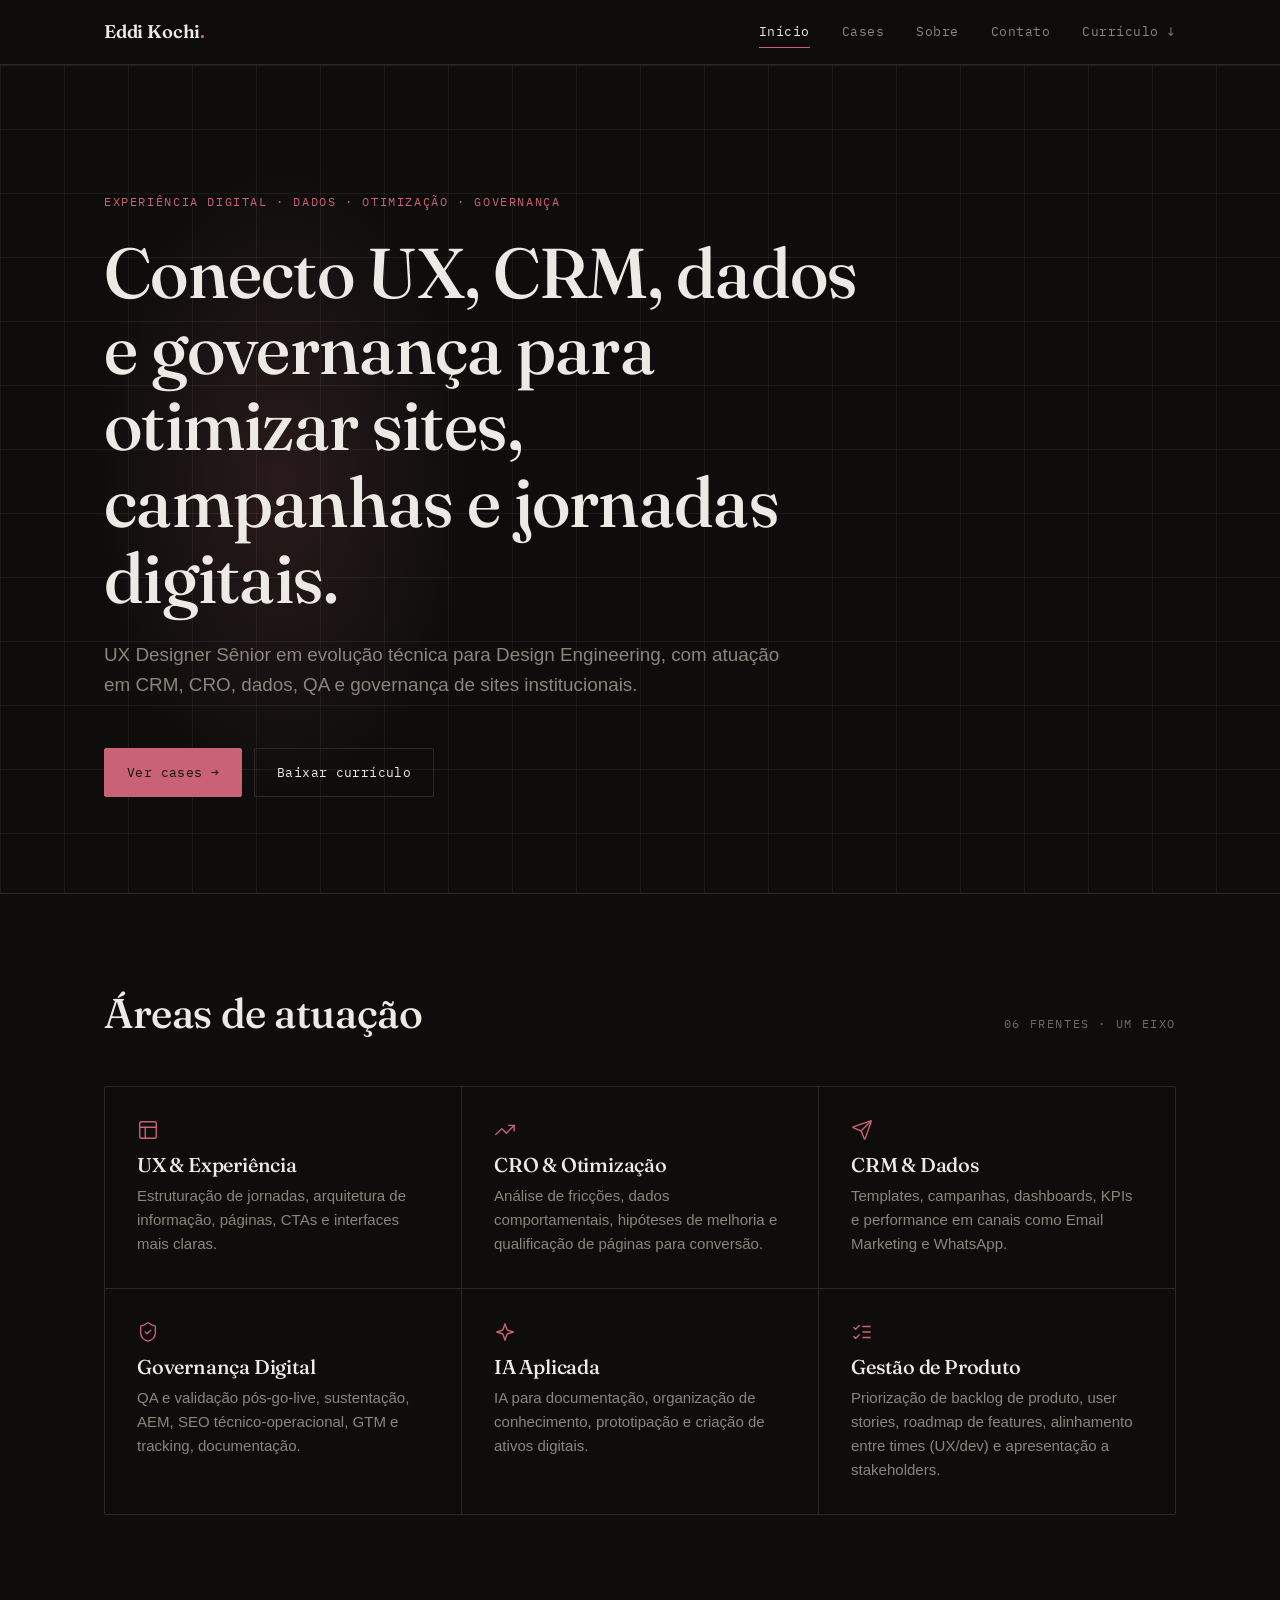
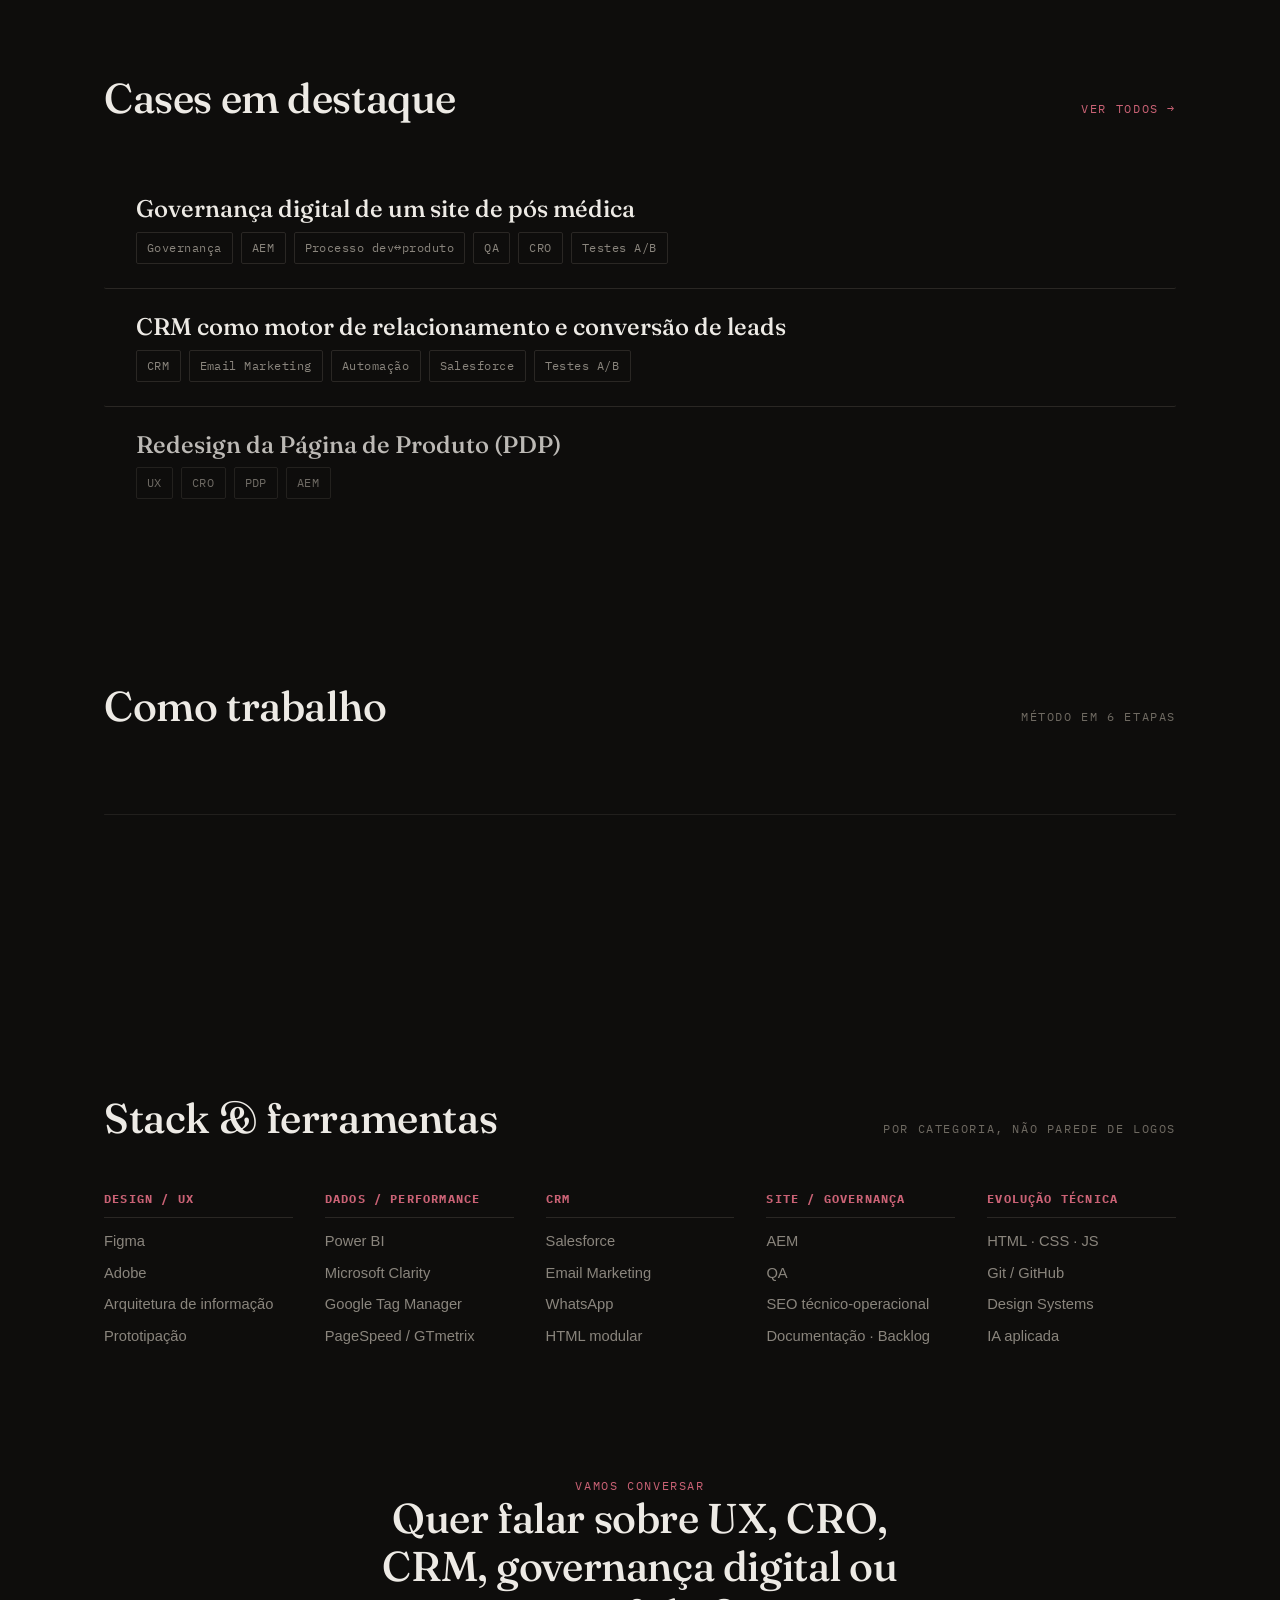
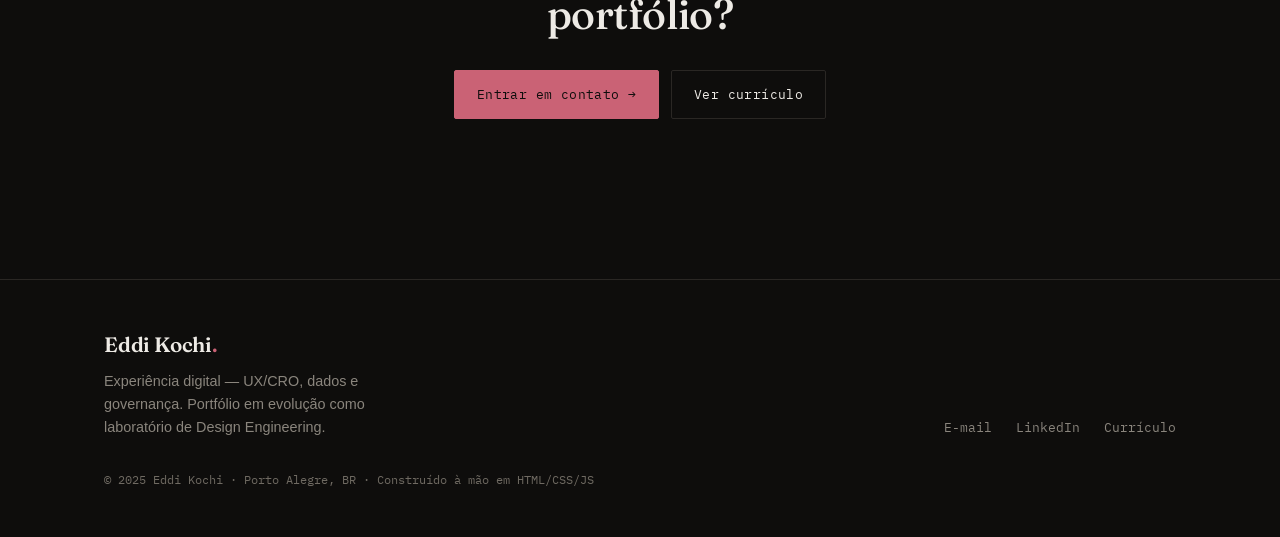
==== commit 96b7e100: "cases novos" ====
--- a/index.html
+++ b/index.html
@@ -31,6 +31,11 @@
 <main>
   <!-- HERO -->
   <section class="hero">
+    <div class="hero-aurora" aria-hidden="true">
+      <span class="aurora-blob aurora-blob--1"></span>
+      <span class="aurora-blob aurora-blob--2"></span>
+      <span class="aurora-blob aurora-blob--3"></span>
+    </div>
     <div class="wrap">
       <p class="label label--accent reveal">Experiência digital · dados · otimização · governança</p>
       <h1 class="display reveal">Conecto UX, CRM, dados e governança para otimizar sites, campanhas e jornadas digitais.</h1>
@@ -108,20 +113,50 @@
             <span class="case-cover__kicker">Governança Digital</span>
             <span class="case-cover__name">Governança digital de um site de pós médica</span>
           </div>
-          <!-- Estado com mídia: <img class="case-cover__img" src="..." alt=""> ou <video class="case-cover__video" autoplay muted loop playsinline></video> -->
+          <video class="case-cover__video" muted loop playsinline preload="none"
+                 data-poster="assets/videos/governanca-foto.png"
+                 data-src="assets/videos/governanca-video.mp4"></video>
+        </div>
+      </article>
+
+      <article class="case-card">
+        <a class="case-card__link" href="case-crm.html" aria-label="Ler case: CRM como motor de relacionamento e conversão de leads"></a>
+        <div class="case-card__head">
+          <div class="ttl">CRM como motor de relacionamento e conversão de leads</div>
+          <div class="tags">
+            <span class="tag">CRM</span><span class="tag">Email Marketing</span><span class="tag">Automação</span>
+            <span class="tag">Salesforce</span><span class="tag">Testes A/B</span>
+          </div>
+        </div>
+        <div class="case-card__reveal">
+          <div class="case-card__reveal-inner">
+            <p class="case-card__desc">Régua de e-mail e CRM multicanal para captação e nutrição de leads numa instituição de pós-graduação médica: jornadas com ramificação por comportamento, automação no Salesforce, testes A/B e dashboard de performance.</p>
+            <div class="case-card__foot">
+              <span class="go">Ler case →</span>
+            </div>
+          </div>
+        </div>
+        <div class="case-cover" aria-hidden="true">
+          <div class="case-cover__plate">
+            <span class="case-cover__kicker">CRM &amp; E-mail</span>
+            <span class="case-cover__name">CRM como motor de relacionamento e conversão de leads</span>
+          </div>
+          <video class="case-cover__video" muted loop playsinline preload="none"
+                 data-poster="assets/videos/warmup-foto.png"
+                 data-src="assets/videos/warmup-video.mp4"></video>
         </div>
       </article>
 
       <article class="case-card case-card--soon">
         <div class="case-card__head">
-          <div class="ttl">CRM Performance Dashboard</div>
+          <div class="ttl">Redesign da Página de Produto (PDP)</div>
           <div class="tags">
-            <span class="tag">Power BI</span><span class="tag">KPIs</span><span class="tag">Dados</span><span class="tag">CRM</span>
+            <span class="tag">UX</span><span class="tag">CRO</span><span class="tag">PDP</span><span class="tag">AEM</span>
           </div>
         </div>
         <div class="case-card__reveal">
           <div class="case-card__reveal-inner">
-            <p class="case-card__desc">Dashboards de performance em Power BI: KPIs, evolução mensal e comparativo entre canais (Email Marketing e WhatsApp) para apoiar decisão.</p>
+            <p class="case-card__desc">Redesenho da página de produto: arquitetura de conteúdo, hierarquia, UX writing e CTAs para mais clareza e conversão — UX/CRO com componentes AEM.</p>
             <div class="case-card__foot">
               <span class="go">Em breve</span>
             </div>
@@ -129,34 +164,12 @@
         </div>
         <div class="case-cover" aria-hidden="true">
           <div class="case-cover__plate">
-            <span class="case-cover__kicker">CRM &amp; Dados</span>
-            <span class="case-cover__name">CRM Performance Dashboard</span>
-          </div>
-          <!-- Estado com mídia: <img class="case-cover__img" src="..." alt=""> ou <video class="case-cover__video" autoplay muted loop playsinline></video> -->
-        </div>
-      </article>
-
-      <article class="case-card case-card--soon">
-        <div class="case-card__head">
-          <div class="ttl">Salesforce Warmup / Templates de E-mail</div>
-          <div class="tags">
-            <span class="tag">CRM</span><span class="tag">HTML modular</span><span class="tag">Figma</span><span class="tag">Salesforce</span>
-          </div>
-        </div>
-        <div class="case-card__reveal">
-          <div class="case-card__reveal-inner">
-            <p class="case-card__desc">Sistema de templates HTML modular para CRM: consistência visual, escalabilidade operacional e wireframes no Figma.</p>
-            <div class="case-card__foot">
-              <span class="go">Em breve</span>
-            </div>
-          </div>
-        </div>
-        <div class="case-cover" aria-hidden="true">
-          <div class="case-cover__plate">
-            <span class="case-cover__kicker">CRM</span>
-            <span class="case-cover__name">Salesforce Warmup / Templates de E-mail</span>
-          </div>
-          <!-- Estado com mídia: <img class="case-cover__img" src="..." alt=""> ou <video class="case-cover__video" autoplay muted loop playsinline></video> -->
+            <span class="case-cover__kicker">UX / CRO</span>
+            <span class="case-cover__name">Redesign da Página de Produto</span>
+          </div>
+          <video class="case-cover__video" muted loop playsinline preload="none"
+                 data-poster="assets/videos/pdp-foto.png"
+                 data-src="assets/videos/pdp-video.mp4"></video>
         </div>
       </article>
 
--- a/assets/style.css
+++ b/assets/style.css
@@ -128,7 +128,88 @@
 .btn:hover .arrow { transform: translateX(3px); }
 
 /* ---------- Hero ---------- */
-.hero { padding-block: clamp(var(--s-8), 12vw, var(--s-10)) var(--s-9); }
+.hero { position: relative; padding-block: clamp(var(--s-8), 12vw, var(--s-10)) var(--s-9); }
+/* grade base — linhas finas 1px, off-white a baixíssima opacidade (estática por padrão).
+   Preenche todo o hero, inclusive o lado direito vazio. O texto fica acima e protagonista. */
+.hero::before {
+  content: ""; position: absolute; inset: 0; z-index: 0; pointer-events: none;
+  background-image:
+    repeating-linear-gradient(to right,  color-mix(in srgb, var(--ink) 6%, transparent) 0 1px, transparent 1px 64px),
+    repeating-linear-gradient(to bottom, color-mix(in srgb, var(--ink) 6%, transparent) 0 1px, transparent 1px 64px);
+}
+.hero > .wrap { position: relative; z-index: 1; }   /* conteúdo do hero acima da grade */
+
+/* ============================================================================
+   MOVIMENTO DA GRADE DO HERO — TESTE (descomente UMA variação por vez).
+   Ativa agora: A. Todas são sutis e respeitam prefers-reduced-motion (estáticas).
+   Se comentar as três, a grade fica estática.
+   ============================================================================ */
+
+/* —— Variação A · Desenho no load (as linhas se desenham 1x, depois estáticas) ——
+.hero::before {
+  clip-path: inset(0 100% 0 0);
+  animation: grid-draw 1.6s var(--ease) .15s forwards;
+}
+@keyframes grid-draw { to { clip-path: inset(0 0 0 0); } }
+*/
+
+/* —— Variação B · Oscilação (respiração de opacidade, contínua e lenta) ——
+.hero::before { animation: grid-breathe 7s ease-in-out infinite; }
+@keyframes grid-breathe { 0%, 100% { opacity: .5; } 50% { opacity: 1; } }
+*/
+
+/* —— Variação C · Glow carmim suave deslizando pela grade (contínuo, discreto) ——
+.hero::after {
+  content: ""; position: absolute; inset: 0; z-index: 0; pointer-events: none;
+  background: radial-gradient(35% 55% at 50% 50%, color-mix(in srgb, var(--accent) 14%, transparent), transparent 70%);
+  background-repeat: no-repeat; background-size: 60% 100%; background-position: -20% 50%;
+  mix-blend-mode: screen;
+  animation: grid-glow 18s ease-in-out infinite;
+}
+@keyframes grid-glow { 0%, 100% { background-position: -20% 50%; } 50% { background-position: 120% 50%; } }
+*/
+
+/* —— Variação D · Fusão A+C: a grade se desenha pelos 4 cantos (intercalados, em
+      velocidades diferentes) e, ao completar, o glow carmim surge deslizando —— */
+.hero::before {
+  -webkit-mask-image:
+    radial-gradient(circle, #000 70%, transparent 72%), radial-gradient(circle, #000 70%, transparent 72%),
+    radial-gradient(circle, #000 70%, transparent 72%), radial-gradient(circle, #000 70%, transparent 72%);
+          mask-image:
+    radial-gradient(circle, #000 70%, transparent 72%), radial-gradient(circle, #000 70%, transparent 72%),
+    radial-gradient(circle, #000 70%, transparent 72%), radial-gradient(circle, #000 70%, transparent 72%);
+  -webkit-mask-repeat: no-repeat;  mask-repeat: no-repeat;
+  -webkit-mask-position: top left, top right, bottom right, bottom left;
+          mask-position: top left, top right, bottom right, bottom left;
+  -webkit-mask-size: 0% 0%, 0% 0%, 0% 0%, 0% 0%;
+          mask-size: 0% 0%, 0% 0%, 0% 0%, 0% 0%;
+  animation: grid-corners 2.4s var(--ease) .15s forwards;
+}
+/* cada canto num ritmo bem distinto (intercalado):
+   TL rápido · TR lento · BR médio-rápido · BL médio-lento — todos completam no fim */
+@keyframes grid-corners {
+  0%   { -webkit-mask-size: 0% 0%,       0% 0%,       0% 0%,       0% 0%;
+                 mask-size: 0% 0%,       0% 0%,       0% 0%,       0% 0%; }
+  25%  { -webkit-mask-size: 120% 120%,   25% 25%,     70% 70%,     45% 45%;
+                 mask-size: 120% 120%,   25% 25%,     70% 70%,     45% 45%; }
+  50%  { -webkit-mask-size: 210% 210%,   60% 60%,     150% 150%,   95% 95%;
+                 mask-size: 210% 210%,   60% 60%,     150% 150%,   95% 95%; }
+  75%  { -webkit-mask-size: 235% 235%,   130% 130%,   225% 225%,   170% 170%;
+                 mask-size: 235% 235%,   130% 130%,   225% 225%,   170% 170%; }
+  100% { -webkit-mask-size: 245% 245%,   245% 245%,   245% 245%,   245% 245%;
+                 mask-size: 245% 245%,   245% 245%,   245% 245%,   245% 245%; }
+}
+.hero::after {
+  content: ""; position: absolute; inset: 0; z-index: 0; pointer-events: none; opacity: 0;
+  background: radial-gradient(35% 55% at 50% 50%, color-mix(in srgb, var(--accent) 14%, transparent), transparent 70%);
+  background-repeat: no-repeat; background-size: 60% 100%; background-position: -20% 50%;
+  mix-blend-mode: screen;
+  /* o glow só surge quando a grade termina de entrar (delay ≈ desenho dos cantos) */
+  animation: glow-in 1.2s var(--ease) 2.5s forwards, grid-glow 18s ease-in-out 2.5s infinite;
+}
+@keyframes glow-in { to { opacity: 1; } }
+@keyframes grid-glow { 0%, 100% { background-position: -20% 50%; } 50% { background-position: 120% 50%; } }
+
 .hero .label { margin-bottom: var(--s-5); }
 .hero h1 { max-width: 17ch; margin-bottom: var(--s-5); }
 .hero .lead { margin-bottom: var(--s-7); }
@@ -139,7 +220,12 @@
 .reveal:nth-child(1){animation-delay:.05s} .reveal:nth-child(2){animation-delay:.15s}
 .reveal:nth-child(3){animation-delay:.25s} .reveal:nth-child(4){animation-delay:.35s}
 @keyframes rise { to { opacity: 1; transform: none; } }
-@media (prefers-reduced-motion: reduce){ .reveal{animation:none;opacity:1;transform:none} }
+@media (prefers-reduced-motion: reduce){
+  .reveal{animation:none;opacity:1;transform:none}
+  /* grade do hero estática em qualquer variação: sem desenho/cantos, sem respiração, sem glow */
+  .hero::before{animation:none;opacity:1;clip-path:none;-webkit-mask:none;mask:none}
+  .hero::after{animation:none}
+}
 
 /* ---------- Section head ---------- */
 .sec-head { display: flex; align-items: baseline; justify-content: space-between;
@@ -188,17 +274,19 @@
 /* link cobre o item inteiro — só nos cases com destino (clique em qualquer lugar) */
 .case-card__link { position: absolute; inset: 0; z-index: 3; border-radius: inherit; }
 
-/* stroke prata / glass sutil no item aberto (sem cobre) — anel com fade-in */
+/* stroke prata / glass sutil no item aberto (sem cobre) — só nas bordas
+   horizontais (topo e base); laterais sem borda. Fade-in suave. */
 .case-card::after {
   content: ""; position: absolute; inset: 0; border-radius: inherit;
-  padding: 1px;
-  background: linear-gradient(140deg,
-    color-mix(in srgb, var(--ink) 34%, transparent) 0%,
-    color-mix(in srgb, var(--ink) 9%, transparent) 48%,
-    transparent 100%);
-  -webkit-mask: linear-gradient(#000 0 0) content-box, linear-gradient(#000 0 0);
-          mask: linear-gradient(#000 0 0) content-box, linear-gradient(#000 0 0);
-  -webkit-mask-composite: xor; mask-composite: exclude;
+  background:
+    linear-gradient(90deg,
+      color-mix(in srgb, var(--ink) 34%, transparent) 0%,
+      color-mix(in srgb, var(--ink) 9%, transparent) 50%,
+      transparent 100%) top left / 100% 1px no-repeat,
+    linear-gradient(90deg,
+      color-mix(in srgb, var(--ink) 34%, transparent) 0%,
+      color-mix(in srgb, var(--ink) 9%, transparent) 50%,
+      transparent 100%) bottom left / 100% 1px no-repeat;
   opacity: 0; transition: opacity var(--dur-fast) var(--ease);
   pointer-events: none; z-index: 4;
 }
@@ -258,9 +346,9 @@
   color: var(--ink);          /* off-white quente, nunca branco puro */
 }
 
-/* o conteúdo do slot entra LATERALMENTE (esquerda → direita), não de baixo */
+/* o conteúdo do slot entra suave de BAIXO PARA CIMA (desliza + fade), sem giro */
 .case-cover__plate, .case-cover__img, .case-cover__video {
-  opacity: 0; transform: translateX(-14px);
+  opacity: 0; transform: translateY(18px);
   transition: opacity var(--dur-med) var(--ease), transform var(--dur-med) var(--ease);
 }
 .case-card:hover .case-cover__plate, .case-card:focus-within .case-cover__plate,
@@ -273,8 +361,10 @@
 .case-cover__img, .case-cover__video {
   position: absolute; inset: 0; width: 100%; height: 100%; object-fit: cover;
 }
+/* a placa tipográfica some só quando há mídia de fato pronta (img, ou vídeo já com poster
+   atribuído pelo lazy-load) — assim ela serve de fallback antes disso / sem JS */
 .case-cover:has(.case-cover__img) .case-cover__plate,
-.case-cover:has(.case-cover__video) .case-cover__plate { display: none; }
+.case-cover:has(.case-cover__video[poster]) .case-cover__plate { display: none; }
 
 /* ---------- Mobile / touch: lista clicável com título + tags; sem expansão ---------- */
 @media (hover: none) {
